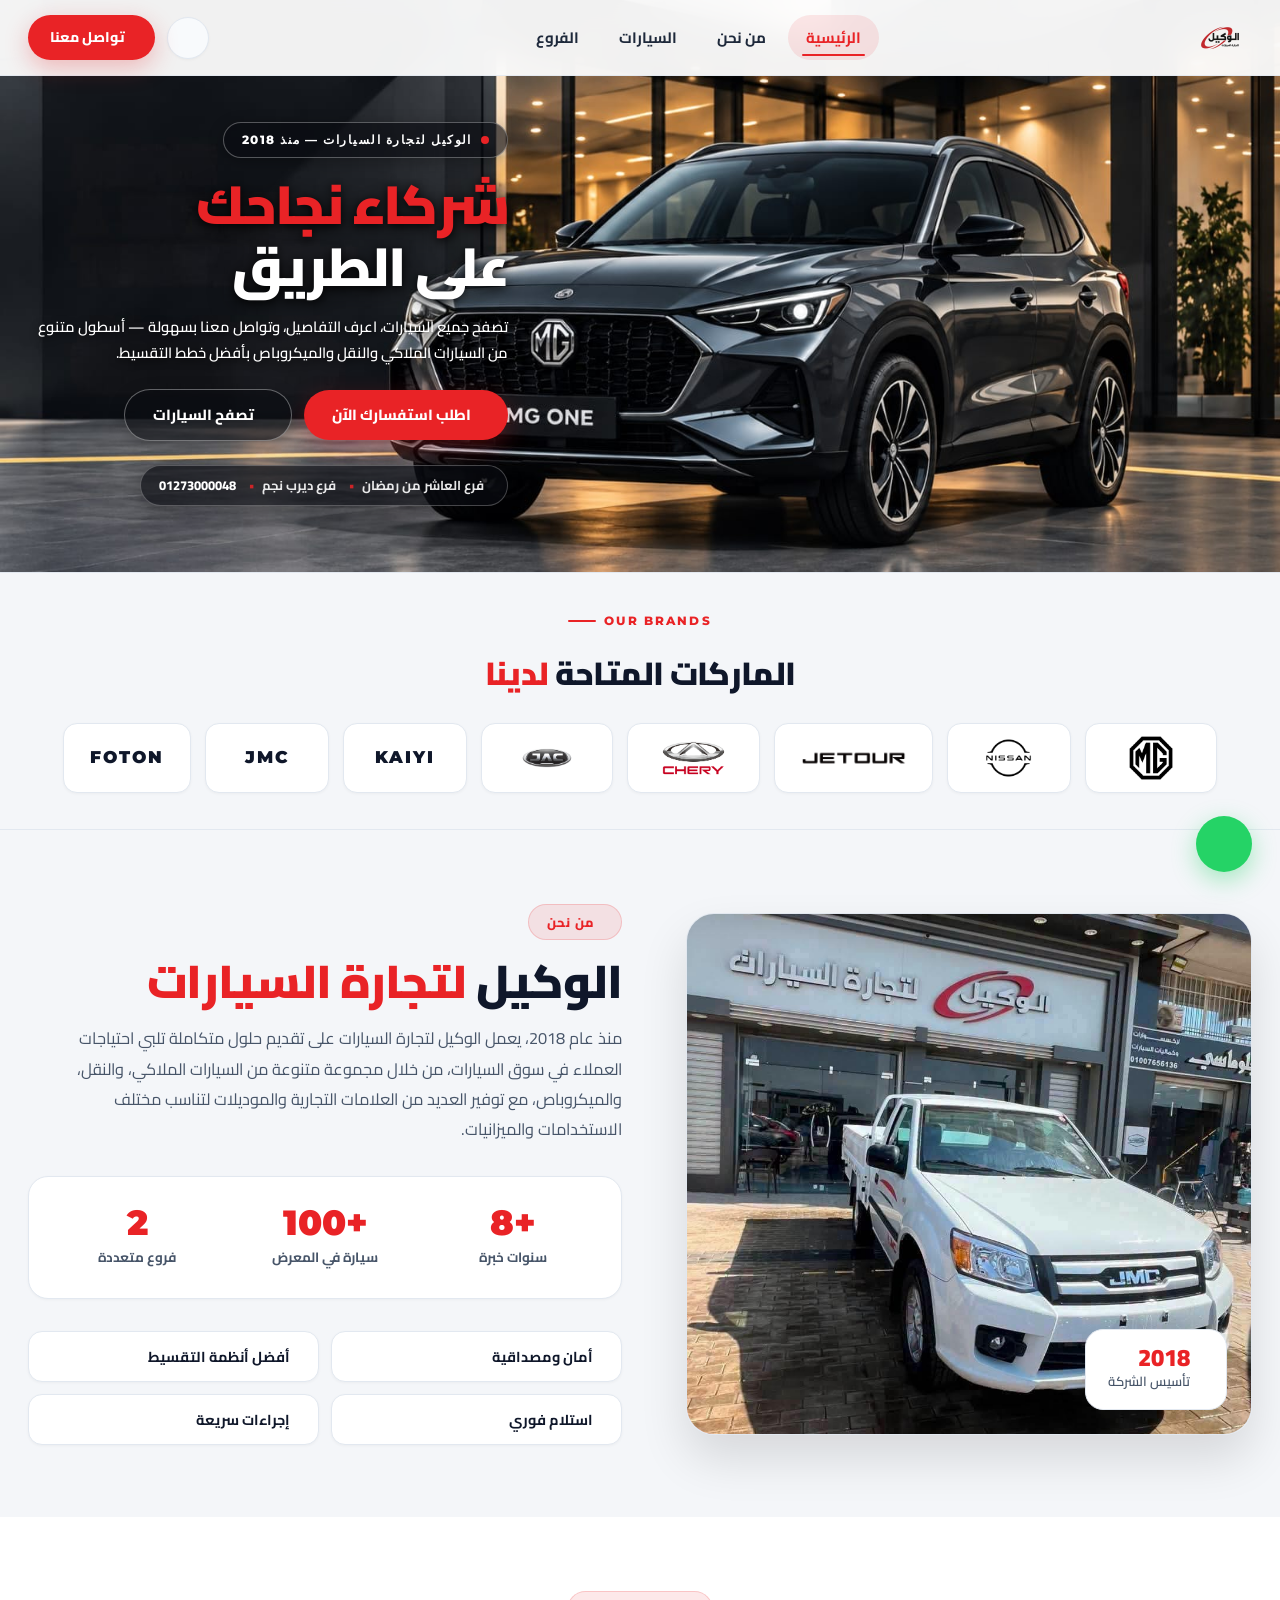
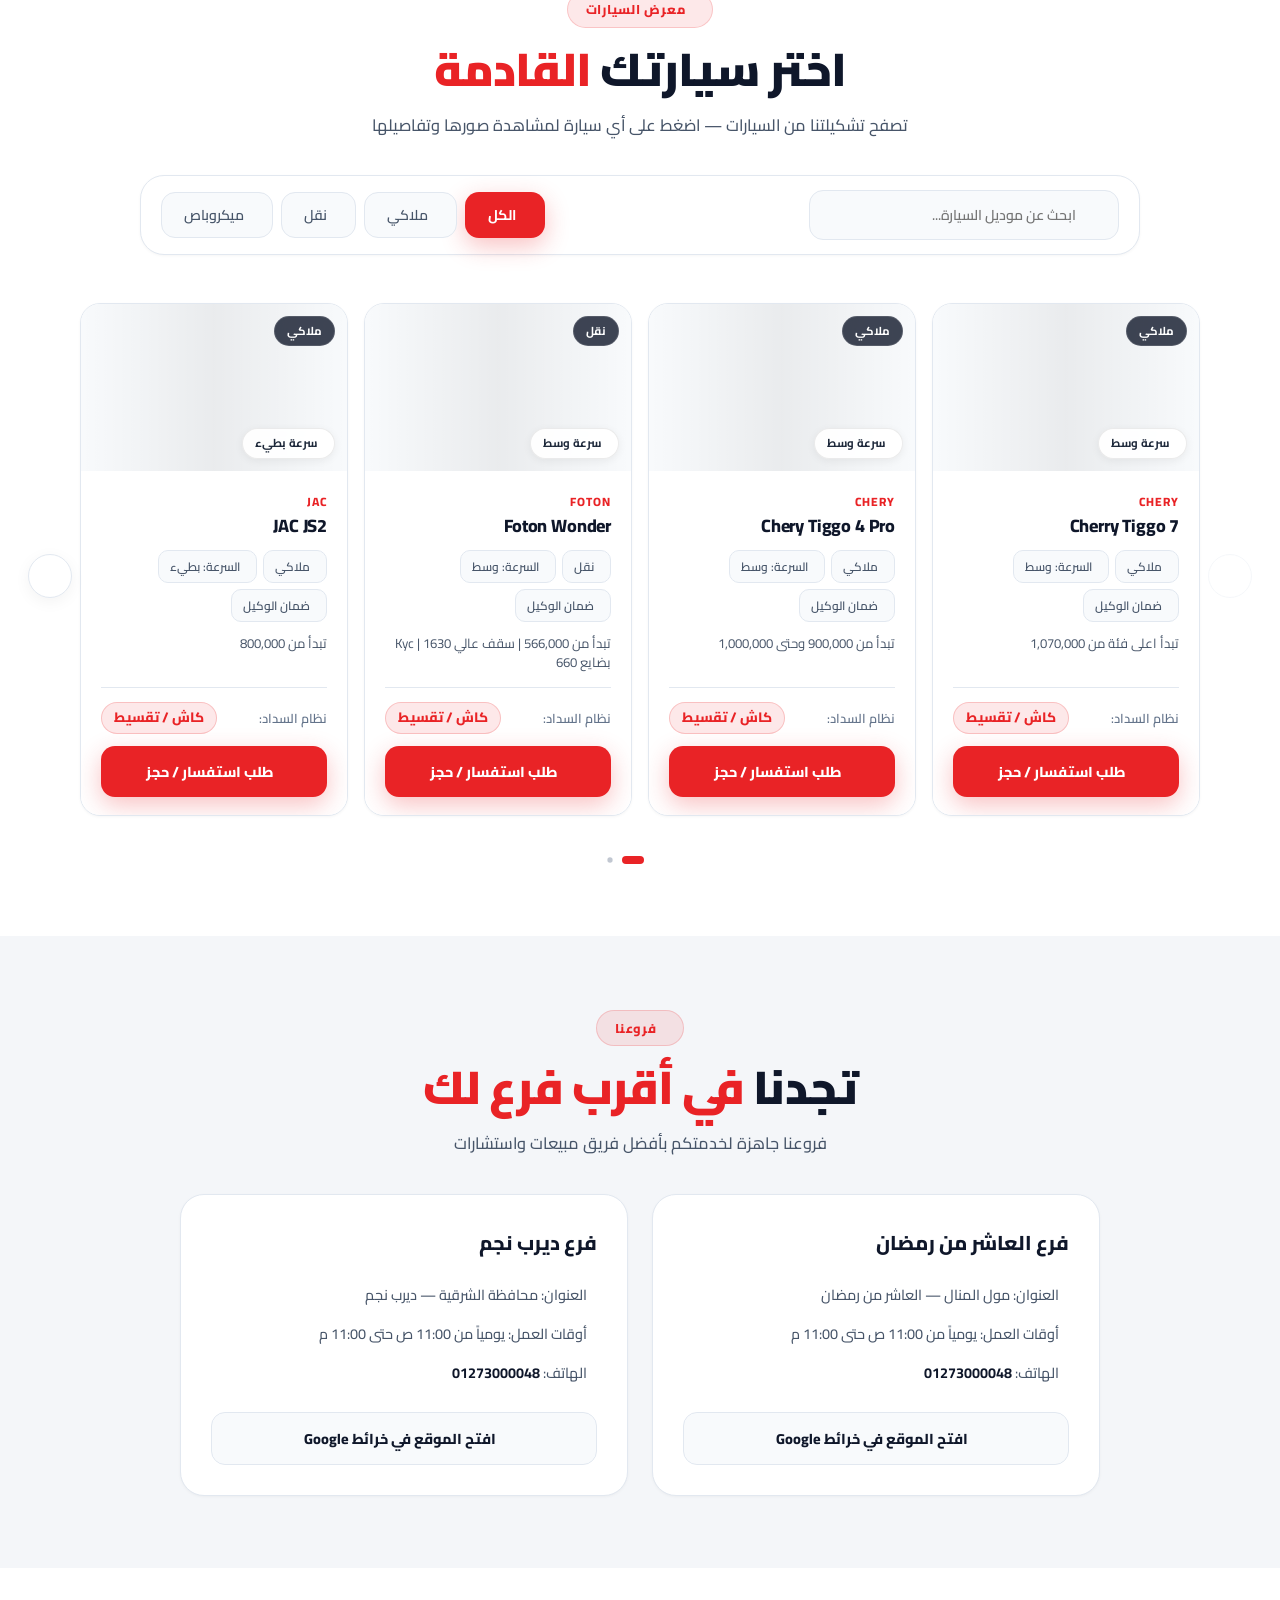
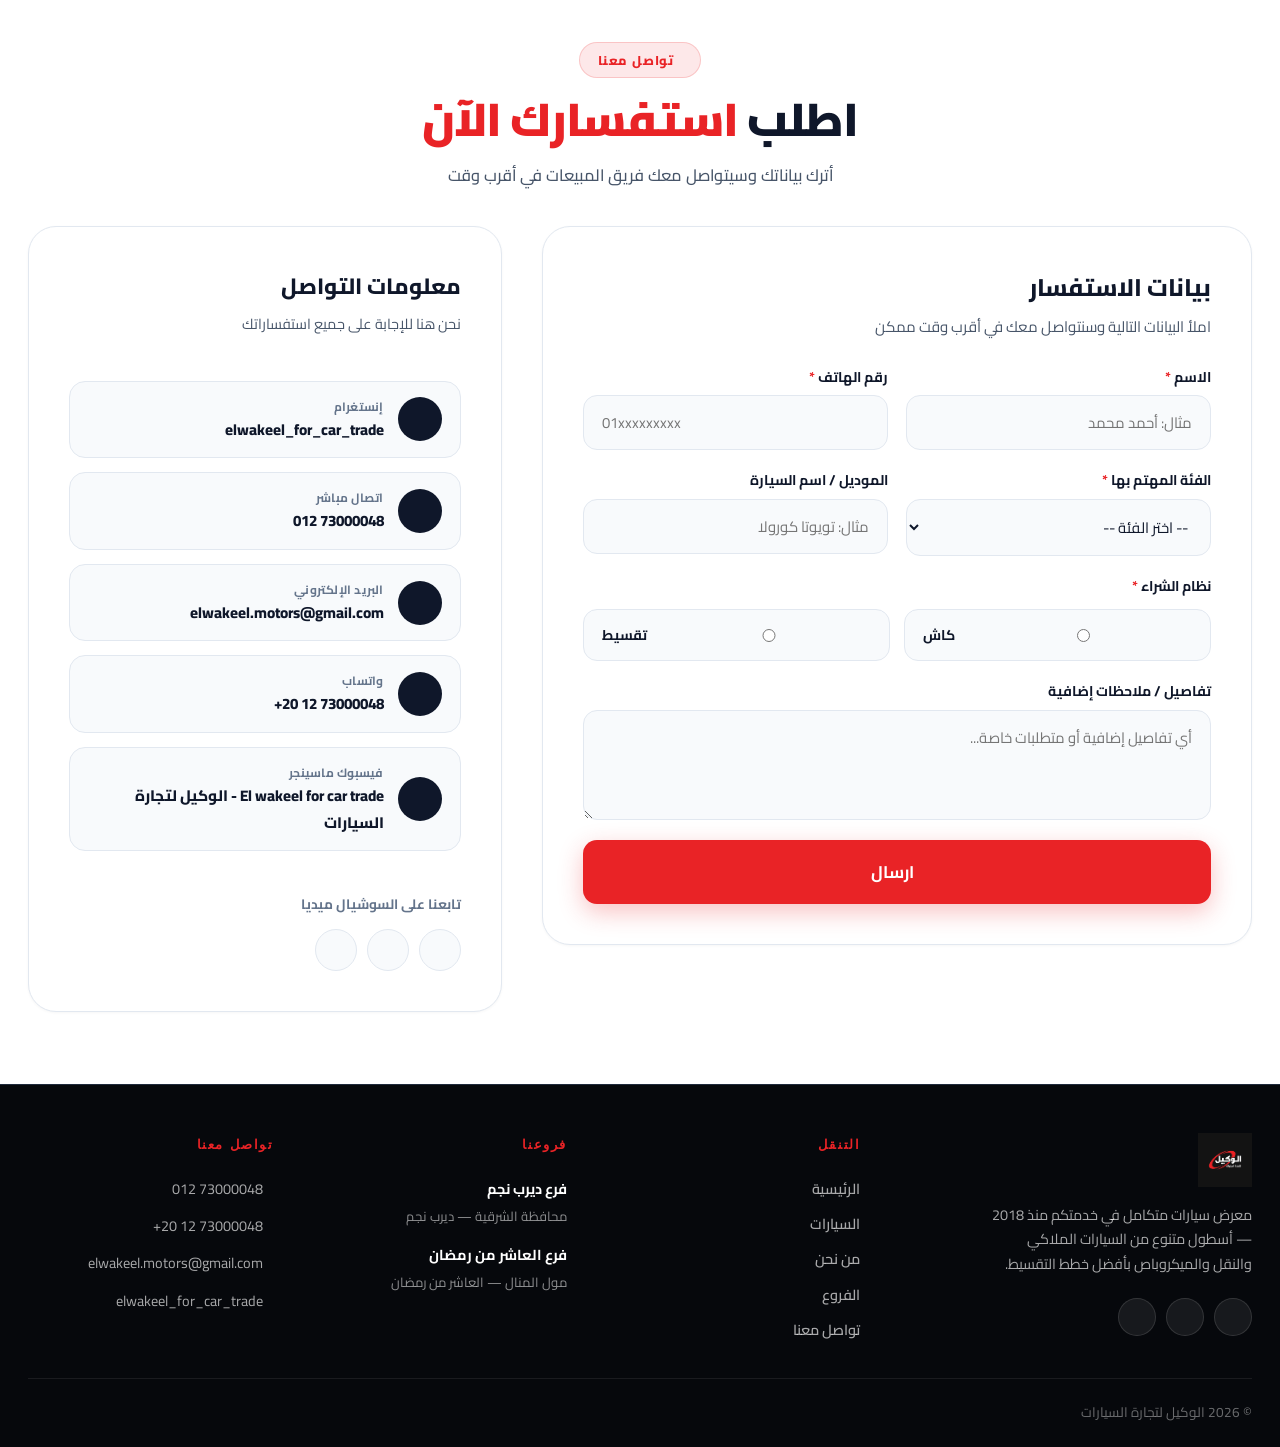
==== index.html @ 3008a6b2 "first commit" ====
<!DOCTYPE html>
<html lang="ar" dir="rtl">

<head>
  <meta charset="UTF-8" />
  <meta name="viewport" content="width=device-width, initial-scale=1.0" />

  <!-- SEO -->
  <title>الوكيل لتجارة السيارات </title>
  <meta name="description"
    content="الوكيل لتجارة السيارات — تصفح جميع السيارات، اعرف التفاصيل، وتواصل معنا بسهولة. أسطول متنوع من السيارات الملاكي والنقل والميكروباص بأفضل خطط التقسيط. JMC · Jetour · MG · Nissan" />
  <meta name="keywords"
    content="سيارات للبيع, ميكروباص, سيارات نقل, JMC, Jetour, MG, الوكيل, تقسيط سيارات, تجارة سيارات مصر" />
  <meta name="author" content="الوكيل لتجارة السيارات" />

  <!-- Open Graph -->
  <meta property="og:title" content="الوكيل لتجارة السيارات" />
  <meta property="og:description" content="تصفح جميع السيارات، اعرف التفاصيل، وتواصل معنا بسهولة" />
  <meta property="og:image" content="images/Hero-Section.jpg" />
  <meta property="og:type" content="website" />

  <!-- Favicon (logo) -->
  <link rel="icon" href="images/logo/logo.png" type="image/png" sizes="32x32 48x48 96x96 192x192" />
  <link rel="apple-touch-icon" href="images/logo/logo.png" />

  <!-- Google Fonts -->
  <link rel="preconnect" href="https://fonts.googleapis.com" />
  <link rel="preconnect" href="https://fonts.gstatic.com" crossorigin />
  <link
    href="https://fonts.googleapis.com/css2?family=Cairo:wght@300;400;500;600;700;800;900&family=Montserrat:wght@400;500;600;700;800;900&family=IBM+Plex+Sans+Arabic:wght@300;400;500;600;700&display=swap"
    rel="stylesheet" />

  <!-- Icons (Phosphor) -->
  <script src="https://unpkg.com/@phosphor-icons/web@2.1.1/src/index.js"></script>

  <!-- Swiper Slider CSS -->
  <link rel="stylesheet" href="https://cdn.jsdelivr.net/npm/swiper@11/swiper-bundle.min.css" />

  <!-- Stylesheet -->
  <link rel="stylesheet" href="style.css" />
</head>

<body>

  <!-- Progress Bar -->
  <div id="progress-bar"></div>

  <!-- ============================
     NAVBAR
     ============================ -->
  <nav id="navbar">
    <div class="container nav-inner">

      <!-- Logo -->
      <a href="#hero" class="nav-logo" aria-label="الوكيل لتجارة السيارات">
        <img src="images/logo/logo-without-background.png" alt="الوكيل لتجارة السيارات" class="logo-light" />
        <img src="images/logo/logo.png" alt="الوكيل لتجارة السيارات" class="logo-dark" />
      </a>

      <!-- Nav Links -->
      <ul class="nav-links" role="navigation" aria-label="القائمة الرئيسية">
        <li><a href="#hero" class="nav-link active" id="nav-home-link">الرئيسية</a>
        </li>
        <li><a href="#about" class="nav-link">من نحن</a></li>
        <li><a href="#fleet" class="nav-link">السيارات</a></li>
        <li><a href="#locations" class="nav-link">الفروع</a></li>
      </ul>

      <!-- Actions -->
      <div class="nav-actions">

        <!-- Theme Toggle (Light / Dark) -->
        <button class="theme-toggle-btn" id="theme-toggle-btn" aria-label="تبديل الوضع الليلي / النهاري"
          title="تغيير المظهر">
          <i class="ph-bold ph-moon-stars" id="theme-toggle-icon"></i>
        </button>

        <!-- Get in Touch CTA -->
        <a href="#contact" class="nav-wa btn" id="nav-wa-btn" aria-label="الانتقال لنموذج التواصل">
          <i class="ph-fill ph-phone-call"></i>
          <span class="wa-text">تواصل معنا</span>
        </a>

        <!-- Mobile Hamburger -->
        <button class="hamburger" id="hamburger" aria-label="فتح القائمة" aria-expanded="false">
          <span></span><span></span><span></span>
        </button>
      </div>

    </div>
  </nav>

  <!-- Mobile Menu -->
  <div class="mobile-menu" id="mobile-menu" role="navigation" aria-label="القائمة المتنقلة">
    <a href="#hero" onclick="closeMobile()">الرئيسية</a>
    <a href="#about" onclick="closeMobile()">من نحن</a>
    <a href="#fleet" onclick="closeMobile()">السيارات</a>
    <a href="#locations" onclick="closeMobile()">الفروع</a>
    <a href="#contact" onclick="closeMobile()">تواصل معنا</a>
  </div>

  <!-- ============================
     HERO SECTION (FULL-BLEED BACKGROUND LAYOUT)
     ============================ -->
  <section id="hero" aria-label="القسم الرئيسي">
    <div class="container hero-container-inner">

      <!-- Text Content -->
      <div class="hero-simple-content animate-on-scroll">
        <div class="hero-badge-tag">
          <span class="dot"></span>
          <span>الوكيل لتجارة السيارات — منذ 2018</span>
        </div>

        <h1 class="hero-main-title">
          <span class="highlight red-text">شركاء نجاحك</span>
          <span>على الطريق</span>
        </h1>

        <p class="hero-subtitle-text">
          تصفح جميع السيارات، اعرف التفاصيل، وتواصل معنا بسهولة — أسطول متنوع من السيارات الملاكي والنقل والميكروباص
          بأفضل خطط التقسيط.
        </p>

        <div class="hero-actions">
          <a href="#contact" class="btn btn-primary" id="hero-cta">
            <i class="ph-fill ph-phone-call"></i>
            <span>اطلب استفسارك الآن</span>
          </a>
          <a href="#fleet" class="btn btn-secondary" id="hero-fleet-btn">
            <i class="ph-bold ph-cars"></i>
            <span>تصفح السيارات</span>
          </a>
        </div>

        <div class="hero-simple-chips">
          <a href="https://maps.app.goo.gl/RjzJ2jumH9fHfyZ8A" target="_blank" rel="noopener" class="chip"><i
              class="ph-fill ph-map-pin" style="color:var(--primary);"></i> <span>فرع العاشر من رمضان</span></a>
          <span class="chip-sep">•</span>
          <a href="https://maps.app.goo.gl/S2XFbuw6GMrh5jzZ8" target="_blank" rel="noopener" class="chip"><i
              class="ph-fill ph-map-pin" style="color:var(--primary);"></i> <span>فرع ديرب نجم</span></a>
          <span class="chip-sep">•</span>
          <a href="tel:01273000048" class="chip chip-phone"><i class="ph-fill ph-phone-call"
              style="color:var(--primary);"></i> <span>01273000048</span></a>
        </div>

      </div>

    </div>
  </section>

  <!-- ============================
     BRANDS SECTION
     ============================ -->
  <section class="poster-brands-section" aria-label="الماركات المتاحة">
    <div class="container">

      <!-- Section Heading -->
      <div class="brands-section-header">
        <span class="section-eyebrow">OUR BRANDS</span>
        <h2 class="brands-section-title">الماركات المتاحة <span style="color:var(--primary)">لدينا</span></h2>
      </div>

      <div class="brands-grid">
        <div class="brand-box" title="MG">
          <img src="images/cars-logo/mg-logo-1952.png" alt="MG" class="brand-logo-img logo-light" />
          <img src="images/cars-logo/Mg_logo_DarkMode.png" alt="MG" class="brand-logo-img logo-dark" />
        </div>
        <div class="brand-box" title="NISSAN">
          <img src="images/cars-logo/nissan-logo-2020.png" alt="NISSAN" class="brand-logo-img logo-light" />
          <img src="images/cars-logo/nissan_logo_DarkMode.png" alt="NISSAN" class="brand-logo-img logo-dark" />
        </div>
        <div class="brand-box" title="JETOUR">
          <img src="images/cars-logo/Jetour_logo.svg.webp" alt="JETOUR" class="brand-logo-img logo-light" />
          <img src="images/cars-logo/Jetour_logo_DarkMode (1).jpg" alt="JETOUR" class="brand-logo-img logo-dark" />
        </div>
        <div class="brand-box" title="CHERY">
          <img src="images/cars-logo/chery-logo-2013.png" alt="CHERY" class="brand-logo-img" />
        </div>
        <div class="brand-box" title="JAC">
          <img src="images/cars-logo/jac-logo-2016.png" alt="JAC" class="brand-logo-img" />
        </div>
        <div class="brand-box" title="KAIYI">
          <span class="brand-name-text">KAIYI</span>
        </div>
        <div class="brand-box" title="JMC">
          <span class="brand-name-text">JMC</span>
        </div>
        <div class="brand-box" title="FOTON">
          <span class="brand-name-text">FOTON</span>
        </div>
      </div>
    </div>
  </section>

  <!-- ============================
     ABOUT SECTION
     ============================ -->
  <section id="about" class="section-pad" aria-labelledby="about-heading">
    <div class="container">
      <div class="about-grid">

        <!-- Image -->
        <div class="about-image-wrap animate-on-scroll">
          <img src="images/Cars-images/IMG_7079.JPG.jpeg" alt="معرض الوكيل لتجارة السيارات" loading="lazy" />
          <div class="about-badge-float">
            <div class="icon"><i class="ph-fill ph-trophy"></i></div>
            <div class="info">
              <div class="num">2018</div>
              <div class="text">تأسيس الشركة</div>
            </div>
          </div>
        </div>

        <!-- Content -->
        <div class="about-content animate-on-scroll">
          <div class="label">
            <i class="ph-fill ph-info"></i>
            <span>من نحن</span>
          </div>

          <h2 class="section-title" id="about-heading">
            <span>الوكيل</span>
            <span class="highlight"> لتجارة السيارات</span>
          </h2>

          <div class="about-paragraphs" id="about-text">
            <p>
              منذ عام 2018، يعمل الوكيل لتجارة السيارات على تقديم حلول متكاملة تلبي احتياجات العملاء في سوق السيارات، من
              خلال مجموعة متنوعة من السيارات الملاكي، والنقل، والميكروباص، مع توفير العديد من العلامات التجارية
              والموديلات لتناسب مختلف الاستخدامات والميزانيات.
            </p>
          </div>

          <!-- Statistics Row -->
          <div class="about-stats">
            <div class="about-stat">
              <div class="about-stat-num">+8</div>
              <div class="about-stat-label">سنوات خبرة</div>
            </div>
            <div class="about-stat">
              <div class="about-stat-num">+100</div>
              <div class="about-stat-label">سيارة في المعرض</div>
            </div>
            <div class="about-stat">
              <div class="about-stat-num">2</div>
              <div class="about-stat-label">فروع متعددة</div>
            </div>
          </div>

          <div class="about-features" aria-label="مميزات الوكيل">
            <div class="about-feature">
              <div class="icon"><i class="ph-fill ph-shield-check"></i></div>
              <span>أمان ومصداقية</span>
            </div>
            <div class="about-feature">
              <div class="icon"><i class="ph-fill ph-calculator"></i></div>
              <span>أفضل أنظمة التقسيط</span>
            </div>
            <div class="about-feature">
              <div class="icon"><i class="ph-fill ph-key"></i></div>
              <span>استلام فوري</span>
            </div>
            <div class="about-feature">
              <div class="icon"><i class="ph-fill ph-lightning"></i></div>
              <span>إجراءات سريعة</span>
            </div>
          </div>

        </div>
      </div>
    </div>
  </section>


  <!-- ============================
     FLEET / CARS SECTION
     ============================ -->
  <section id="fleet" class="section-pad" aria-labelledby="fleet-heading">
    <div class="container">
      <div class="section-header">
        <div class="label">
          <i class="ph-fill ph-cars"></i>
          <span>معرض السيارات</span>
        </div>
        <h2 class="section-title" id="fleet-heading">
          <span>اختر سيارتك</span>
          <span class="highlight"> القادمة</span>
        </h2>
        <p class="section-subtitle">
          تصفح تشكيلتنا من السيارات — اضغط على أي سيارة لمشاهدة صورها وتفاصيلها
        </p>
      </div>

      <!-- Single-line Streamlined Filter Bar (Search Input + Category Pills) -->
      <div class="fleet-filter-bar animate-on-scroll">
        <!-- Search Input with inline search icon -->
        <div class="fleet-search-box">
          <i class="ph-bold ph-magnifying-glass search-icon"></i>
          <input type="text" id="fleet-search-input" placeholder="ابحث عن موديل السيارة..."
            oninput="filterFleetCars()" />
        </div>

        <!-- Category Pills -->
        <div class="fleet-tabs" role="tablist" aria-label="فئات السيارات">
          <button class="fleet-tab active" id="tab-all" role="tab" aria-selected="true" onclick="switchTab('all')">
            <i class="ph-bold ph-squares-four"></i>
            <span>الكل</span>
          </button>
          <button class="fleet-tab" id="tab-malaki" role="tab" aria-selected="false" aria-controls="panel-malaki"
            onclick="switchTab('malaki')">
            <i class="ph-bold ph-car"></i>
            <span>ملاكي</span>
          </button>
          <button class="fleet-tab" id="tab-naql" role="tab" aria-selected="false" aria-controls="panel-naql"
            onclick="switchTab('naql')">
            <i class="ph-bold ph-truck"></i>
            <span>نقل</span>
          </button>
          <button class="fleet-tab" id="tab-micro" role="tab" aria-selected="false" aria-controls="panel-micro"
            onclick="switchTab('micro')">
            <i class="ph-bold ph-bus"></i>
            <span>ميكروباص</span>
          </button>
        </div>
      </div>

      <!-- Main Slider Wrapper with Left/Right Control Arrows -->
      <div class="fleet-slider-container">

        <!-- Panel: الكل (All 15 Cars Slider) -->
        <div id="panel-all" class="car-panel active" role="tabpanel" aria-labelledby="tab-all">
          <div class="fleet-slider-outer">
            <button class="fleet-slider-arrow fleet-prev-btn" aria-label="السابق">
              <i class="ph-bold ph-caret-right"></i>
            </button>

            <div class="swiper fleet-swiper fleet-swiper-all">
              <div class="swiper-wrapper">
                <!-- Dynamically loaded from Cars API -->
              </div>
              <div class="swiper-pagination fleet-swiper-pagination"></div>
            </div>

            <button class="fleet-slider-arrow fleet-next-btn" aria-label="التالي">
              <i class="ph-bold ph-caret-left"></i>
            </button>
          </div>
        </div>

        <!-- Panel: ملاكي -->
        <div id="panel-malaki" class="car-panel" role="tabpanel" aria-labelledby="tab-malaki">
          <div class="fleet-slider-outer">
            <button class="fleet-slider-arrow fleet-prev-btn" aria-label="السابق">
              <i class="ph-bold ph-caret-right"></i>
            </button>

            <div class="swiper fleet-swiper fleet-swiper-malaki">
              <div class="swiper-wrapper">
                <!-- Dynamically loaded from Cars API -->
              </div>
              <div class="swiper-pagination fleet-swiper-pagination"></div>
            </div>

            <button class="fleet-slider-arrow fleet-next-btn" aria-label="التالي">
              <i class="ph-bold ph-caret-left"></i>
            </button>
          </div>
        </div>

        <!-- Panel: نقل -->
        <div id="panel-naql" class="car-panel" role="tabpanel" aria-labelledby="tab-naql">
          <div class="fleet-slider-outer">
            <button class="fleet-slider-arrow fleet-prev-btn" aria-label="السابق">
              <i class="ph-bold ph-caret-right"></i>
            </button>

            <div class="swiper fleet-swiper fleet-swiper-naql">
              <div class="swiper-wrapper">
                <!-- Dynamically loaded from Cars API -->
              </div>
              <div class="swiper-pagination fleet-swiper-pagination"></div>
            </div>

            <button class="fleet-slider-arrow fleet-next-btn" aria-label="التالي">
              <i class="ph-bold ph-caret-left"></i>
            </button>
          </div>
        </div>

        <!-- Panel: ميكروباص -->
        <div id="panel-micro" class="car-panel" role="tabpanel" aria-labelledby="tab-micro">
          <div class="fleet-slider-outer">
            <button class="fleet-slider-arrow fleet-prev-btn" aria-label="السابق">
              <i class="ph-bold ph-caret-right"></i>
            </button>

            <div class="swiper fleet-swiper fleet-swiper-micro">
              <div class="swiper-wrapper">
                <!-- Dynamically loaded from Cars API -->
              </div>
              <div class="swiper-pagination fleet-swiper-pagination"></div>
            </div>

            <button class="fleet-slider-arrow fleet-next-btn" aria-label="التالي">
              <i class="ph-bold ph-caret-left"></i>
            </button>
          </div>
        </div>

      </div>

    </div>
  </section>














  <!-- ============================
     SHOWROOM BRANCHES & CONTACT CAPSULE BANNER (POSTER BOTTOM BAR)
     ============================ -->


  <!-- ============================
     LOCATIONS SECTION
     ============================ -->
  <section id="locations" class="section-pad" aria-labelledby="locations-heading">
    <div class="container">
      <div class="section-header">
        <div class="label">
          <i class="ph-fill ph-map-pin"></i>
          <span>فروعنا</span>
        </div>
        <h2 class="section-title" id="locations-heading">
          <span>تجدنا</span>
          <span class="highlight"> في أقرب فرع لك</span>
        </h2>
        <p class="section-subtitle">
          فروعنا جاهزة لخدمتكم بأفضل فريق مبيعات واستشارات
        </p>
      </div>

      <div class="locations-wrapper max-w-4xl">
        <!-- 2-Column Responsive Branches Grid -->
        <div class="branches-grid">

          <!-- Branch 1: 10th of Ramadan -->
          <div class="branch-card animate-on-scroll">
            <div class="branch-card-header">
              <h3 class="branch-name">فرع العاشر من رمضان
              </h3>
            </div>
            <div class="branch-details-list">
              <div class="branch-detail-row">
                <i class="ph-bold ph-map-pin icon-mono"></i>
                <span>العنوان: مول المنال — العاشر من رمضان</span>
              </div>
              <div class="branch-detail-row">
                <i class="ph-bold ph-clock icon-mono"></i>
                <span>أوقات العمل: يومياً من 11:00 ص حتى 11:00 م</span>
              </div>
              <div class="branch-detail-row">
                <i class="ph-bold ph-phone icon-mono"></i>
                <span>
                  <span>الهاتف: </span>
                  <a href="tel:01273000048" class="branch-tel-link" dir="ltr">01273000048</a>
                </span>
              </div>
            </div>
            <a href="https://maps.app.goo.gl/RjzJ2jumH9fHfyZ8A" target="_blank" rel="noopener noreferrer"
              class="btn-branch-gmaps">
              <i class="ph-bold ph-arrow-square-out"></i>
              <span>افتح الموقع في خرائط Google</span>
            </a>
          </div>

          <!-- Branch 2: Deyrb Negm -->
          <div class="branch-card animate-on-scroll">
            <div class="branch-card-header">
              <h3 class="branch-name">فرع ديرب نجم</h3>

            </div>
            <div class="branch-details-list">
              <div class="branch-detail-row">
                <i class="ph-bold ph-map-pin icon-mono"></i>
                <span>العنوان: محافظة الشرقية — ديرب نجم</span>
              </div>
              <div class="branch-detail-row">
                <i class="ph-bold ph-clock icon-mono"></i>
                <span>أوقات العمل: يومياً من 11:00 ص حتى 11:00 م</span>
              </div>
              <div class="branch-detail-row">
                <i class="ph-bold ph-phone icon-mono"></i>
                <span>
                  <span>الهاتف: </span>
                  <a href="tel:01273000048" class="branch-tel-link" dir="ltr">01273000048</a>
                </span>
              </div>
            </div>
            <a href="https://maps.app.goo.gl/S2XFbuw6GMrh5jzZ8" target="_blank" rel="noopener noreferrer"
              class="btn-branch-gmaps">
              <i class="ph-bold ph-arrow-square-out"></i>
              <span>افتح الموقع في خرائط Google</span>
            </a>
          </div>

        </div>
      </div>
    </div>
  </section>

  <!-- ============================
     CONTACT / LEAD FORM SECTION
     ============================ -->
  <section id="contact" class="section-pad" aria-labelledby="contact-heading">
    <div class="container">
      <div class="section-header">
        <div class="label">
          <i class="ph-fill ph-phone-call"></i>
          <span>تواصل معنا</span>
        </div>
        <h2 class="section-title" id="contact-heading">
          <span>اطلب</span>
          <span class="highlight"> استفسارك الآن</span>
        </h2>
        <p class="section-subtitle">
          أترك بياناتك وسيتواصل معك فريق المبيعات في أقرب وقت
        </p>
      </div>

      <div class="contact-grid">

        <!-- Lead Form -->
        <div class="lead-form-wrap animate-on-scroll">
          <h3 class="form-title">بيانات الاستفسار</h3>
          <p class="form-subtitle">
            املأ البيانات التالية وسنتواصل معك في أقرب وقت ممكن
          </p>

          <form id="lead-form" novalidate>
            <div class="form-grid">

              <!-- Name -->
              <div class="form-group">
                <label for="f-name">
                  <span>الاسم</span>
                  <span class="req">*</span>
                </label>
                <input type="text" id="f-name" name="name" required placeholder="مثال: أحمد محمد" />
              </div>

              <!-- Phone -->
              <div class="form-group">
                <label for="f-phone">
                  <span>رقم الهاتف</span>
                  <span class="req">*</span>
                </label>
                <input type="tel" id="f-phone" name="phone" required placeholder="01xxxxxxxxx" dir="ltr" />
              </div>

              <!-- Category -->
              <div class="form-group">
                <label for="f-category">
                  <span>الفئة المهتم بها</span>
                  <span class="req">*</span>
                </label>
                <select id="f-category" name="category" required>
                  <option value="">-- اختر الفئة --</option>
                  <option value="ملاكي">سيارة ملاكي</option>
                  <option value="نقل">سيارة نقل</option>
                  <option value="ميكروباص">ميكروباص</option>
                  <option value="غير محدد">لم أحدد بعد</option>
                </select>
              </div>

              <!-- Model -->
              <div class="form-group">
                <label for="f-model">
                  <span>الموديل / اسم السيارة</span>
                </label>
                <input type="text" id="f-model" name="model" placeholder="مثال: تويوتا كورولا" />
              </div>

              <!-- Payment Type (Cash / Installment) -->
              <div class="form-group full">
                <label>
                  <span>نظام الشراء</span>
                  <span class="req">*</span>
                </label>
                <div class="payment-options">
                  <label class="payment-option" id="opt-cash">
                    <input type="radio" name="payment" value="كاش" required />
                    <i class="ph-fill ph-money"></i>
                    <span>كاش</span>
                  </label>
                  <label class="payment-option" id="opt-install">
                    <input type="radio" name="payment" value="تقسيط" />
                    <i class="ph-fill ph-calendar-dots"></i>
                    <span>تقسيط</span>
                  </label>
                </div>
              </div>

              <!-- Details / Notes -->
              <div class="form-group full">
                <label for="f-details">
                  <span>تفاصيل / ملاحظات إضافية</span>
                </label>
                <textarea id="f-details" name="details" placeholder="أي تفاصيل إضافية أو متطلبات خاصة..."></textarea>
              </div>

            </div>

            <!-- Submit -->
            <button type="submit" class="btn btn-primary form-submit" id="form-submit-btn">
              <i class="ph-fill ph-paper-plane-tilt"></i>
              <span>ارسال</span>
            </button>
          </form>

          <!-- Success -->
          <div class="form-success" id="form-success" aria-live="polite">
            <div class="success-icon"><i class="ph-fill ph-check-circle" style="font-size:2.5rem; color:#10b981;"></i>
            </div>
            <h3>تم الإرسال بنجاح!</h3>
            <p>
              سيتواصل معك فريق المبيعات قريباً. شكراً لثقتك في الوكيل!
            </p>
          </div>

        </div>

        <!-- Contact Info -->
        <div class="contact-info-wrap animate-on-scroll">
          <div>
            <h3 class="contact-info-title">معلومات التواصل</h3>
            <p style="color:var(--text-secondary); font-size:0.9rem; margin-bottom:24px;">
              نحن هنا للإجابة على جميع استفساراتك
            </p>
          </div>

          <div class="contact-items">

            <!-- Instagram -->
            <a href="https://instagram.com/elwakeel_for_car_trade" target="_blank" rel="noopener" class="contact-item"
              id="contact-insta">
              <div class="contact-item-icon brand"><i class="ph-fill ph-instagram-logo"></i></div>
              <div class="contact-item-info">
                <div class="label">إنستغرام</div>
                <div class="value" dir="ltr">elwakeel_for_car_trade</div>
              </div>
            </a>

            <!-- Phone -->
            <a href="tel:01273000048" class="contact-item" id="contact-phone1">
              <div class="contact-item-icon brand"><i class="ph-fill ph-phone-call"></i></div>
              <div class="contact-item-info">
                <div class="label">اتصال مباشر</div>
                <div class="value" dir="ltr">012 73000048</div>
              </div>
            </a>

            <!-- Email -->
            <a href="https://mail.google.com/mail/?view=cm&fs=1&to=elwakeel.motors@gmail.com" target="_blank"
              rel="noopener" class="contact-item" id="contact-email" title="أرسل بريد إلكتروني">
              <div class="contact-item-icon brand"><i class="ph-fill ph-envelope-simple"></i></div>
              <div class="contact-item-info">
                <div class="label">البريد الإلكتروني</div>
                <div class="value" dir="ltr">elwakeel.motors@gmail.com</div>
              </div>
            </a>

            <!-- WhatsApp -->
            <a href="https://wa.me/201273000048" target="_blank" rel="noopener" class="contact-item" id="contact-wa">
              <div class="contact-item-icon brand"><i class="ph-fill ph-whatsapp-logo"></i></div>
              <div class="contact-item-info">
                <div class="label">واتساب</div>
                <div class="value" dir="ltr">+20 12 73000048</div>
              </div>
            </a>

            <!-- Messenger -->
            <a href="https://m.me/ElwakeelForCarTrade" target="_blank" rel="noopener" class="contact-item"
              id="contact-messenger">
              <div class="contact-item-icon brand"><i class="ph-fill ph-messenger-logo"></i></div>
              <div class="contact-item-info">
                <div class="label">فيسبوك ماسينجر</div>
                <div class="value">El wakeel for car trade - الوكيل لتجارة السيارات</div>
              </div>
            </a>

          </div>

          <!-- Social Quick Links -->
          <div style="margin-top:20px;">
            <p class="social-links-title" style="font-size:0.85rem; font-weight:700; color:var(--text-muted);">
              تابعنا على السوشيال ميديا
            </p>
            <div class="social-links">
              <a href="https://www.instagram.com/elwakeel_for_car_trade" target="_blank" rel="noopener"
                class="social-link" aria-label="Instagram">
                <i class="ph-fill ph-instagram-logo"></i>
              </a>
              <a href="https://m.me/ElwakeelForCarTrade" target="_blank" rel="noopener" class="social-link"
                aria-label="Messenger">
                <i class="ph-fill ph-messenger-logo"></i>
              </a>
              <a href="https://wa.me/201273000048" target="_blank" rel="noopener" class="social-link"
                aria-label="WhatsApp">
                <i class="ph-fill ph-whatsapp-logo"></i>
              </a>
            </div>
          </div>

        </div>
      </div>
    </div>
  </section>

  <!-- Final CTA section hidden — hero now uses this design -->
  <section id="cta-final" style="display:none;" aria-hidden="true">
    <div class="container">
      <div class="cta-final-inner">

        <!-- Content -->
        <div class="cta-final-content animate-on-scroll">
          <div class="cta-final-eyebrow">AL WAKEEL CARS</div>
          <h2 class="cta-final-title">
            جاهز لسيارتك <span>القادمة؟</span>
          </h2>
          <p class="cta-final-text">
            اكتشف السيارة المناسبة لك من أسطولنا المتنوع وتواصل معنا اليوم —
            فريق المبيعات جاهز للإجابة على جميع استفساراتك.
          </p>
          <div class="cta-final-actions">
            <a href="#contact" class="btn btn-primary" id="cta-final-contact-btn">
              <i class="ph-fill ph-phone-call"></i>
              <span>تواصل معنا</span>
            </a>
            <a href="#fleet" class="btn btn-secondary" id="cta-final-fleet-btn"
              style="background:rgba(255,255,255,0.08); color:#fff; border-color:rgba(255,255,255,0.2);">
              <i class="ph-bold ph-cars"></i>
              <span>تصفح السيارات</span>
            </a>
          </div>
        </div>

        <!-- Image -->
        <div class="cta-final-image animate-on-scroll">
          <img src="images/Background.png" alt="الوكيل لتجارة السيارات" loading="lazy" />
        </div>

      </div>
    </div>
  </section>


  <!-- ============================
     FOOTER
     ============================ -->
  <footer role="contentinfo">
    <div class="container">

      <!-- Multi-Column Footer Grid -->
      <div class="footer-grid">

        <!-- Brand Column -->
        <div class="footer-brand">
          <div class="footer-logo-wrap">
            <a href="#hero" aria-label="الوكيل لتجارة السيارات">
              <img src="images/logo/logo.png" alt="الوكيل لتجارة السيارات" />
            </a>
          </div>
          <p class="footer-tagline">
            معرض سيارات متكامل في خدمتكم منذ 2018 — أسطول متنوع من السيارات الملاكي والنقل والميكروباص بأفضل خطط
            التقسيط.
          </p>
          <div class="footer-social">
            <a href="https://www.instagram.com/elwakeel_for_car_trade" target="_blank" rel="noopener"
              class="footer-social-link" aria-label="Instagram">
              <i class="ph-fill ph-instagram-logo"></i>
            </a>
            <a href="https://m.me/ElwakeelForCarTrade" target="_blank" rel="noopener" class="footer-social-link"
              aria-label="Messenger">
              <i class="ph-fill ph-messenger-logo"></i>
            </a>
            <a href="https://wa.me/201273000048" target="_blank" rel="noopener" class="footer-social-link"
              aria-label="WhatsApp">
              <i class="ph-fill ph-whatsapp-logo"></i>
            </a>
          </div>
        </div>

        <!-- Navigation Column -->
        <div class="footer-col">
          <div class="footer-col-title">التنقل</div>
          <div class="footer-col-links">
            <a href="#hero">الرئيسية</a>
            <a href="#fleet">السيارات</a>
            <a href="#about">من نحن</a>
            <a href="#locations">الفروع</a>
            <a href="#contact">تواصل معنا</a>
          </div>
        </div>

        <!-- Branches Column -->
        <div class="footer-col">
          <div class="footer-col-title">فروعنا</div>
          <div class="footer-branch-item">
            <strong>فرع ديرب نجم</strong>
            <span>محافظة الشرقية — ديرب نجم</span>
          </div>
          <div class="footer-branch-item">
            <strong>فرع العاشر من رمضان</strong>
            <span>مول المنال — العاشر من رمضان</span>
          </div>
        </div>

        <!-- Contact Column -->
        <div class="footer-col">
          <div class="footer-col-title">تواصل معنا</div>
          <a href="tel:01273000048" class="footer-contact-item">
            <i class="ph-fill ph-phone-call"></i>
            <span dir="ltr">012 73000048</span>
          </a>
          <a href="https://wa.me/201273000048" target="_blank" rel="noopener" class="footer-contact-item">
            <i class="ph-fill ph-whatsapp-logo"></i>
            <span dir="ltr">+20 12 73000048</span>
          </a>
          <a href="https://mail.google.com/mail/?view=cm&fs=1&to=elwakeel.motors@gmail.com" target="_blank"
            rel="noopener" class="footer-contact-item">
            <i class="ph-fill ph-envelope-simple"></i>
            <span>elwakeel.motors@gmail.com</span>
          </a>
          <a href="https://instagram.com/elwakeel_for_car_trade" target="_blank" rel="noopener"
            class="footer-contact-item">
            <i class="ph-fill ph-instagram-logo"></i>
            <span>elwakeel_for_car_trade</span>
          </a>
        </div>

      </div>

      <!-- Footer Bottom -->
      <div class="footer-bottom">
        <p class="footer-copy">
          &copy; <span id="year"></span>
          الوكيل لتجارة السيارات
        </p>
      </div>

    </div>
  </footer>

  <!-- Floating WhatsApp Button -->
  <a href="https://wa.me/201273000048" target="_blank" rel="noopener" class="wa-float" id="wa-float-btn"
    aria-label="تواصل عبر واتساب">
    <i class="ph-fill ph-whatsapp-logo"></i>
  </a>

  <!-- ============================
     CAR MODAL
     ============================ -->
  <div id="car-modal" class="car-modal" aria-hidden="true" role="dialog" aria-labelledby="car-modal-title">
    <div class="car-modal-overlay" data-close-modal></div>
    <div class="car-modal-content">
      <button class="car-modal-close" data-close-modal aria-label="إغلاق">&times;</button>
      <div class="car-modal-body">
        <div class="car-modal-gallery">
          <img id="car-modal-main-image" src="" alt="Car Image" />
          <button id="car-modal-prev" class="car-modal-nav prev" aria-label="الصورة السابقة">&lt;</button>
          <button id="car-modal-next" class="car-modal-nav next" aria-label="الصورة التالية">&gt;</button>
          <div id="car-modal-thumbs" class="car-modal-thumbs"></div>
        </div>
        <div class="car-modal-details">
          <div class="car-modal-header">
            <span id="car-modal-brand" class="brand-badge"></span>
            <h3 id="car-modal-title"></h3>
          </div>
          <div id="car-modal-pills" class="car-modal-pills"></div>
          <p id="car-modal-description"></p>
          <div id="car-modal-specs" class="car-modal-specs"></div>
          <button id="car-modal-whatsapp" class="btn btn-whatsapp" style="margin-top:auto;">
            <i class="ph-fill ph-whatsapp-logo"></i>
            <span>استفسر الآن عبر واتساب</span>
          </button>
        </div>
      </div>
    </div>
  </div>

  <!-- Swiper JS -->
  <script src="https://cdn.jsdelivr.net/npm/swiper@11/swiper-bundle.min.js"></script>
  <!-- Main Script -->
  <script src="script.js"></script>
</body>

</html>
---- style.css ----
/* ====================================================
   الوكيل لتجارة السيارات — Premium Automotive Website
   Light (Primary/Default) & Dark Mode Dual System
   DriveNest Inspired Aesthetic Redesign
   ==================================================== */

@import url('https://fonts.googleapis.com/css2?family=Cairo:wght@300;400;500;600;700;800;900&family=Montserrat:wght@400;500;600;700;800;900&display=swap');

/* ============================
   DESIGN TOKENS — LIGHT MODE (DEFAULT)
   ============================ */
:root {
  /* Brand Colors */
  --primary:       #e92326;
  --primary-dark:  #c81e21;
  --primary-light: #ff4d50;
  --primary-glow:  rgba(233, 35, 38, 0.10);
  --primary-glow2: rgba(233, 35, 38, 0.20);

  /* Neutrals — Light Mode Palette (DriveNest Inspired) */
  --black:         #06080c;
  --dark:          #0f172a;
  --dark-mid:      #1e293b;
  --gray-800:      #1e293b;
  --gray-600:      #475569;
  --gray-400:      #94a3b8;
  --gray-200:      #e2e8f0;
  --gray-100:      #f1f5f9;
  --gray-50:       #f8fafc;
  --white:         #ffffff;

  /* Semantic Theme Variables — Light Mode (Default) */
  --bg-main:          #ffffff;
  --bg-card:          #ffffff;
  --bg-alt:           #f4f6f9;
  --bg-surface:       #f8fafc;
  --text-primary:     #0f172a;
  --text-secondary:   #475569;
  --text-muted:       #64748b;
  --border:           #e2e8f0;
  --border-strong:    #cbd5e1;

  /* Navbar Specifics */
  --nav-bg:           rgba(255, 255, 255, 0.94);
  --nav-border:       rgba(226, 232, 240, 0.8);
  --nav-text:         #1e293b;
  --mobile-menu-bg:   #ffffff;

  /* Shadows for Light Mode */
  --shadow-xs:      0 1px 3px rgba(0,0,0,0.04);
  --shadow-sm:      0 4px 16px rgba(0,0,0,0.05);
  --shadow-md:      0 12px 30px rgba(0,0,0,0.08);
  --shadow-lg:      0 24px 48px rgba(0,0,0,0.12);
  --shadow-red:     0 8px 24px rgba(233,35,38,0.28);
  --shadow-red-lg:  0 16px 40px rgba(233,35,38,0.38);

  /* Radii */
  --r-sm:   8px;
  --r-md:   14px;
  --r-lg:   20px;
  --r-xl:   28px;
  --r-2xl:  36px;
  --r-pill: 9999px;

  /* Transitions */
  --ease:      cubic-bezier(0.16, 1, 0.3, 1);
  --tx:        all 0.28s var(--ease);
  --tx-slow:   all 0.55s var(--ease);

  /* Typography */
  --font-ar:   'Cairo', sans-serif;
  --font-lat:  'Montserrat', sans-serif;

  /* Layout */
  --navbar-h:    76px;
  --section-pad: 72px;
  --container:   1320px;
}

/* ============================
   DARK MODE OVERRIDES (body.dark-mode)
   ============================ */
body.dark-mode {
  --gray-800:      #cbd5e1;
  --gray-600:      #94a3b8;
  --gray-400:      #64748b;
  --gray-200:      #1e293b;
  --gray-100:      #161c28;
  --gray-50:       #0b0e14;

  /* Semantic Theme Variables — Dark Mode */
  --bg-main:          #0b0e14;
  --bg-card:          #161c28;
  --bg-alt:           #0d1117;
  --bg-surface:       #0f172a;
  --text-primary:     #f8fafc;
  --text-secondary:   #cbd5e1;
  --text-muted:       #94a3b8;
  --border:           #232d3f;
  --border-strong:    #334155;

  /* Navbar Specifics */
  --nav-bg:           rgba(11, 14, 20, 0.94);
  --nav-border:       rgba(255, 255, 255, 0.08);
  --nav-text:         #e2e8f0;
  --mobile-menu-bg:   #131924;

  /* Shadows for Dark Mode */
  --shadow-xs:      0 1px 4px rgba(0,0,0,0.3);
  --shadow-sm:      0 4px 14px rgba(0,0,0,0.35);
  --shadow-md:      0 12px 32px rgba(0,0,0,0.45);
  --shadow-lg:      0 24px 56px rgba(0,0,0,0.58);
}

/* ============================
   RESET & BASE
   ============================ */
*, *::before, *::after {
  margin: 0;
  padding: 0;
  box-sizing: border-box;
}

html {
  scroll-behavior: smooth;
  font-size: 16px;
  scroll-padding-top: var(--navbar-h);
  background: var(--bg-main);
  color: var(--text-primary);
  transition: background-color 0.3s var(--ease), color 0.3s var(--ease);
}

body {
  background: var(--bg-main);
  color: var(--text-primary);
  font-family: var(--font-ar);
  direction: rtl;
  line-height: 1.75;
  overflow-x: hidden;
  -webkit-font-smoothing: antialiased;
  transition: background-color 0.3s var(--ease), color 0.3s var(--ease);
}


a { text-decoration: none; color: inherit; transition: var(--tx); }
ul { list-style: none; }
img { max-width: 100%; display: block; }
button { cursor: pointer; border: none; background: none; font-family: inherit; }

/* ============================
   SCROLLBAR
   ============================ */
::-webkit-scrollbar { width: 6px; }
::-webkit-scrollbar-track { background: var(--bg-surface); }
::-webkit-scrollbar-thumb { background: var(--primary); border-radius: 3px; }

/* ============================
   PROGRESS BAR
   ============================ */
#progress-bar {
  position: fixed;
  top: 0; right: 0; left: 0;
  height: 3px;
  background: var(--primary);
  z-index: 1200;
  width: 0%;
  transition: width 0.08s ease-out;
  transform-origin: right;
}

/* ============================
   CONTAINER & LAYOUT
   ============================ */
.container {
  max-width: var(--container);
  margin: 0 auto;
  padding: 0 28px;
}

.section-pad {
  padding: var(--section-pad) 0;
}

/* ============================
   TYPOGRAPHY UTILITIES
   ============================ */
.section-eyebrow {
  display: inline-flex;
  align-items: center;
  gap: 8px;
  font-family: var(--font-lat);
  font-size: 0.75rem;
  font-weight: 800;
  letter-spacing: 0.18em;
  text-transform: uppercase;
  color: var(--primary);
  margin-bottom: 14px;
}

.section-eyebrow::before {
  content: '';
  display: block;
  width: 28px;
  height: 2px;
  background: var(--primary);
  border-radius: 2px;
}

.section-title {
  font-size: clamp(2rem, 3.6vw, 2.9rem);
  font-weight: 900;
  line-height: 1.2;
  color: var(--text-primary);
  margin-bottom: 14px;
  letter-spacing: -0.02em;
}

.section-title .highlight {
  color: var(--primary);
}

.section-subtitle {
  color: var(--text-secondary);
  font-size: 1.02rem;
  font-weight: 500;
  max-width: 620px;
  line-height: 1.75;
  margin-bottom: 28px;
}

.section-header {
  text-align: center;
  margin-bottom: 36px;
}

.section-header .section-subtitle {
  margin-inline: auto;
}

/* Legacy label class */
.section-header .label,
.about-content .label,
.label {
  display: inline-flex;
  align-items: center;
  gap: 8px;
  background: var(--primary-glow);
  border: 1px solid rgba(233,35,38,0.18);
  color: var(--primary);
  padding: 6px 18px;
  border-radius: var(--r-pill);
  font-size: 0.8rem;
  font-weight: 800;
  letter-spacing: 0.06em;
  margin-bottom: 14px;
  text-transform: uppercase;
}

/* ============================
   BUTTONS
   ============================ */
.btn {
  display: inline-flex;
  align-items: center;
  justify-content: center;
  gap: 9px;
  padding: 13px 28px;
  border-radius: var(--r-pill);
  font-size: 0.93rem;
  font-weight: 700;
  font-family: inherit;
  transition: var(--tx);
  cursor: pointer;
  border: none;
  white-space: nowrap;
}

.btn-primary {
  background: var(--primary);
  color: #ffffff;
  box-shadow: var(--shadow-red);
}
.btn-primary:hover {
  background: var(--primary-dark);
  transform: translateY(-2px);
  box-shadow: var(--shadow-red-lg);
}

.btn-secondary {
  background: var(--bg-card);
  color: var(--text-primary);
  border: 1.5px solid var(--border-strong);
  box-shadow: var(--shadow-sm);
}
.btn-secondary:hover {
  border-color: var(--primary);
  color: var(--primary);
  transform: translateY(-2px);
  box-shadow: var(--shadow-md);
}

.btn-dark {
  background: var(--dark);
  color: #ffffff;
  box-shadow: var(--shadow-md);
}
.btn-dark:hover {
  background: var(--black);
  transform: translateY(-2px);
}

.btn-whatsapp {
  background: #25D366;
  color: #ffffff;
  box-shadow: 0 8px 20px rgba(37,211,102,0.28);
}
.btn-whatsapp:hover {
  background: #1da851;
  transform: translateY(-2px);
  box-shadow: 0 12px 28px rgba(37,211,102,0.36);
}

/* ============================
   ANIMATIONS
   ============================ */
@keyframes fadeInUp {
  from { opacity: 0; transform: translateY(28px); }
  to   { opacity: 1; transform: translateY(0); }
}

@keyframes fadeInRight {
  from { opacity: 0; transform: translateX(-24px); }
  to   { opacity: 1; transform: translateX(0); }
}

@keyframes heroSlideIn {
  from { opacity: 0; transform: translateY(20px); }
  to   { opacity: 1; transform: translateY(0); }
}

@keyframes pulseDot {
  0%, 100% { box-shadow: 0 0 0 0 rgba(233,35,38,0.4); }
  50%       { box-shadow: 0 0 0 7px rgba(233,35,38,0); }
}

@keyframes slideUp {
  from { transform: translateY(30px); opacity: 0; }
  to   { transform: translateY(0); opacity: 1; }
}

.animate-on-scroll {
  opacity: 0;
  transform: translateY(28px);
  transition: opacity 0.65s var(--ease), transform 0.65s var(--ease);
}

.animate-on-scroll.visible {
  opacity: 1;
  transform: translateY(0);
}

/* Stagger delays */
.animate-on-scroll:nth-child(2) { transition-delay: 0.08s; }
.animate-on-scroll:nth-child(3) { transition-delay: 0.16s; }
.animate-on-scroll:nth-child(4) { transition-delay: 0.24s; }

/* ============================
   NAVBAR
   ============================ */
#navbar {
  position: fixed;
  top: 0;
  inset-inline: 0;
  z-index: 1000;
  height: var(--navbar-h);
  display: flex;
  align-items: center;
  background: var(--nav-bg);
  backdrop-filter: blur(16px);
  -webkit-backdrop-filter: blur(16px);
  border-bottom: 1px solid var(--nav-border);
  transition: var(--tx);
}

#navbar.scrolled {
  background: var(--nav-bg);
  border-bottom-color: rgba(233, 35, 38, 0.25);
  box-shadow: var(--shadow-sm);
}

.nav-inner {
  display: flex;
  align-items: center;
  justify-content: space-between;
  width: 100%;
  gap: 24px;
}

/* Logo */
.nav-logo img {
  height: 64px;
  width: auto;
  object-fit: contain;
  transition: var(--tx);
}
.nav-logo .logo-dark {
  display: none !important;
}
.nav-logo .logo-light {
  display: block !important;
}
body.dark-mode .nav-logo .logo-light {
  display: none !important;
}
body.dark-mode .nav-logo .logo-dark {
  display: block !important;
}
.nav-logo:hover img { transform: scale(1.03); }

/* Nav Links */
.nav-links {
  display: flex;
  align-items: center;
  gap: 4px;
  margin: 0 auto;
}

.nav-links a {
  position: relative;
  padding: 8px 18px;
  font-size: 0.94rem;
  font-weight: 700;
  color: var(--nav-text);
  border-radius: var(--r-pill);
  transition: var(--tx);
}

.nav-links a::after {
  content: '';
  position: absolute;
  bottom: 4px;
  right: 50%;
  left: 50%;
  height: 2.5px;
  background: var(--primary);
  border-radius: 2px;
  transition: var(--tx);
}

.nav-links a:hover {
  color: var(--primary);
  background: var(--primary-glow);
}

.nav-links a.active {
  color: var(--primary);
  background: var(--primary-glow);
}

.nav-links a.active::after,
.nav-links a:hover::after {
  right: 14px;
  left: 14px;
}

/* Nav Actions */
.nav-actions {
  display: flex;
  align-items: center;
  gap: 12px;
}

/* Theme Toggle Button (Light / Dark) */
.theme-toggle-btn {
  width: 42px;
  height: 42px;
  border-radius: 50%;
  background: var(--bg-surface);
  border: 1.5px solid var(--border);
  color: var(--text-primary);
  display: flex;
  align-items: center;
  justify-content: center;
  font-size: 1.25rem;
  cursor: pointer;
  transition: var(--tx);
  box-shadow: var(--shadow-xs);
}

.theme-toggle-btn:hover {
  background: var(--primary-glow);
  color: var(--primary);
  border-color: var(--primary);
  transform: scale(1.06);
}

/* WhatsApp CTA in nav */
.nav-wa {
  display: inline-flex;
  align-items: center;
  gap: 8px;
  padding: 10px 22px;
  font-size: 0.88rem;
  font-weight: 800;
  border-radius: var(--r-pill);
  background: var(--primary);
  color: #ffffff;
  box-shadow: var(--shadow-red);
  transition: var(--tx);
}
.nav-wa:hover {
  background: var(--primary-dark);
  transform: translateY(-1px);
  box-shadow: var(--shadow-red-lg);
}

/* Hamburger */
.hamburger {
  display: none;
  flex-direction: column;
  gap: 5px;
  padding: 8px;
  cursor: pointer;
}
.hamburger span {
  width: 23px;
  height: 2px;
  background: var(--text-primary);
  border-radius: 2px;
  transition: var(--tx);
  display: block;
}
.hamburger.open span:nth-child(1) { transform: translateY(7px) rotate(45deg); }
.hamburger.open span:nth-child(2) { opacity: 0; transform: scaleX(0); }
.hamburger.open span:nth-child(3) { transform: translateY(-7px) rotate(-45deg); }

/* Mobile Menu */
.mobile-menu {
  position: fixed;
  top: var(--navbar-h);
  inset-inline: 0;
  background: var(--mobile-menu-bg);
  padding: 20px 28px 28px;
  display: flex;
  flex-direction: column;
  gap: 6px;
  border-bottom: 1px solid var(--border);
  box-shadow: var(--shadow-lg);
  transform: translateY(-105%);
  opacity: 0;
  pointer-events: none;
  transition: transform 0.32s var(--ease), opacity 0.32s var(--ease);
  z-index: 999;
}

.mobile-menu.open {
  transform: translateY(0);
  opacity: 1;
  pointer-events: all;
}

.mobile-menu a {
  padding: 12px 16px;
  font-size: 1.05rem;
  font-weight: 700;
  color: var(--text-primary);
  border-radius: var(--r-md);
  border-right: 3px solid transparent;
  transition: var(--tx);
}

.mobile-menu a:hover {
  background: var(--primary-glow);
  color: var(--primary);
  border-right-color: var(--primary);
}

/* ============================
   HERO SECTION — FULL NATURAL BACKGROUND
   ============================ */
#hero {
  position: relative;
  min-height: max(480px, calc(72vh - var(--navbar-h)));
  display: flex;
  align-items: center;
  padding-top: calc(var(--navbar-h) + 20px);
  padding-bottom: 40px;
  overflow: hidden;
  background: #0b0c10 url('images/Hero-background.jpeg') center center / 100% 100% no-repeat;
}

.hero-container-inner {
  position: relative;
  z-index: 3;
  width: 100%;
  display: flex;
  justify-content: flex-end;
  align-items: center;
}

.hero-simple-content {
  text-align: right;
  color: #ffffff;
  padding: 4px 0;
  max-width: 480px;
  width: 100%;
  margin-right: auto;
  margin-left: 0;
  transform: translateX(-120px);
  display: flex;
  flex-direction: column;
  align-items: flex-start;
  animation: heroSlideIn 0.75s var(--ease) both;
}

.hero-badge-tag {
  display: inline-flex;
  align-items: center;
  justify-content: flex-start;
  gap: 9px;
  background: rgba(10, 12, 18, 0.65);
  border: 1.5px solid rgba(255, 255, 255, 0.3);
  color: #ffffff;
  padding: 6px 18px;
  border-radius: var(--r-pill);
  font-size: 0.78rem;
  font-weight: 800;
  letter-spacing: 0.12em;
  margin-bottom: 16px;
  font-family: var(--font-lat);
  text-transform: uppercase;
  backdrop-filter: blur(12px);
  box-shadow: 0 4px 16px rgba(0, 0, 0, 0.3);
}

.hero-badge-tag .dot {
  width: 8px;
  height: 8px;
  border-radius: 50%;
  background: var(--primary);
  flex-shrink: 0;
  animation: pulseDot 2s infinite;
}

.hero-main-title {
  font-size: clamp(2.3rem, 4.2vw, 3.8rem);
  font-weight: 900;
  line-height: 1.15;
  letter-spacing: -0.03em;
  margin-bottom: 16px;
  color: #ffffff;
  text-shadow: 0 2px 10px rgba(0, 0, 0, 0.85), 0 4px 25px rgba(0, 0, 0, 0.65);
}

.hero-main-title span { display: block; }

.hero-main-title span.red-text {
  color: var(--primary);
  font-weight: 900;
}

.hero-subtitle-text {
  color: #ffffff;
  font-size: clamp(0.92rem, 1.1vw, 1.02rem);
  font-weight: 600;
  max-width: 540px;
  line-height: 1.75;
  margin-bottom: 24px;
  text-shadow: 0 2px 8px rgba(0, 0, 0, 0.85);
}

.hero-actions {
  display: flex;
  align-items: center;
  justify-content: flex-start;
  gap: 12px;
  margin-bottom: 24px;
  flex-wrap: wrap;
}

.hero-actions .btn {
  padding: 12px 28px;
  font-size: 0.92rem;
  font-weight: 800;
  border-radius: var(--r-pill);
}

.hero-actions .btn-primary {
  background: var(--primary);
  color: #ffffff;
  box-shadow: var(--shadow-red);
}
.hero-actions .btn-primary:hover {
  background: var(--primary-dark);
  transform: translateY(-2px);
  box-shadow: var(--shadow-red-lg);
}

.hero-actions .btn-secondary {
  background: rgba(10, 12, 18, 0.60);
  color: #ffffff;
  border: 1.5px solid rgba(255, 255, 255, 0.35);
  backdrop-filter: blur(12px);
  box-shadow: 0 4px 16px rgba(0, 0, 0, 0.25);
}
.hero-actions .btn-secondary:hover {
  background: rgba(10, 12, 18, 0.80);
  border-color: rgba(255, 255, 255, 0.6);
  transform: translateY(-2px);
}

.hero-simple-chips {
  display: inline-flex;
  align-items: center;
  justify-content: flex-start;
  gap: 8px;
  background: rgba(10, 12, 18, 0.65);
  border: 1px solid rgba(255, 255, 255, 0.25);
  padding: 8px 18px;
  border-radius: var(--r-pill);
  font-size: 0.81rem;
  color: rgba(255, 255, 255, 0.95);
  flex-wrap: wrap;
  backdrop-filter: blur(12px);
  box-shadow: 0 4px 16px rgba(0, 0, 0, 0.3);
}

.hero-simple-chips .chip {
  display: inline-flex;
  align-items: center;
  gap: 5px;
  font-weight: 700;
  color: rgba(255, 255, 255, 0.9);
  transition: var(--tx);
}

.hero-simple-chips .chip:hover { color: #ffffff; }

.hero-simple-chips .chip-phone {
  font-weight: 800;
  color: #ffffff;
}

.hero-simple-chips .chip-sep {
  color: var(--primary);
  font-weight: 900;
  opacity: 0.85;
}

/* ============================
   BRANDS SECTION
   ============================ */
.poster-brands-section {
  padding: 32px 0 36px;
  background: var(--bg-alt);
  border-top: 1px solid var(--border);
  border-bottom: 1px solid var(--border);
}

.brands-section-header {
  text-align: center;
  margin-bottom: 22px;
}

.brands-section-header .section-eyebrow {
  justify-content: center;
}
.brands-section-header .section-eyebrow::before { display: none; }
.brands-section-header .section-eyebrow::after {
  content: '';
  display: block;
  width: 28px;
  height: 2px;
  background: var(--primary);
  border-radius: 2px;
}

.brands-section-title {
  font-size: clamp(1.5rem, 2.5vw, 2rem);
  font-weight: 900;
  color: var(--text-primary);
  letter-spacing: -0.02em;
}

.brands-grid {
  display: flex;
  align-items: center;
  justify-content: center;
  flex-wrap: wrap;
  gap: 14px;
}

.brand-box {
  background: var(--bg-card);
  border: 1px solid var(--border);
  border-radius: var(--r-md);
  padding: 12px 26px;
  display: flex;
  align-items: center;
  justify-content: center;
  transition: var(--tx);
  box-shadow: var(--shadow-xs);
  min-width: 124px;
  height: 70px;
  cursor: default;
  position: relative;
  overflow: hidden;
}

.brand-box::after {
  content: '';
  position: absolute;
  bottom: 0;
  right: 0;
  left: 0;
  height: 3px;
  background: var(--primary);
  transform: scaleX(0);
  transition: transform 0.25s var(--ease);
  border-radius: 0 0 2px 2px;
}

.brand-box:hover {
  border-color: rgba(233,35,38,0.4);
  box-shadow: var(--shadow-sm);
  transform: translateY(-3px);
}

.brand-box:hover::after {
  transform: scaleX(1);
}

.brand-logo-img {
  max-height: 44px;
  max-width: 105px;
  width: auto;
  height: auto;
  object-fit: contain;
  transition: var(--tx);
}

.brand-box .logo-dark {
  display: none !important;
}

.brand-box .logo-light {
  display: block !important;
}

body.dark-mode .brand-box .logo-light {
  display: none !important;
}

body.dark-mode .brand-box .logo-dark {
  display: block !important;
}

body.dark-mode .brand-box[title="MG"] .logo-dark,
body.dark-mode .brand-box[title="NISSAN"] .logo-dark {
  transform: scale(1.32);
}

.brand-name-text {
  font-size: 1.05rem;
  font-weight: 900;
  font-family: var(--font-lat);
  letter-spacing: 0.12em;
  color: var(--text-primary);
  text-transform: uppercase;
}

/* ============================
   WHY CHOOSE US (Features Section)
   ============================ */
.poster-features-section {
  padding: var(--section-pad) 0;
  background: var(--bg-main);
  position: relative;
}

.features-section-header {
  text-align: center;
  margin-bottom: 24px;
}

.features-section-header .section-eyebrow {
  justify-content: center;
}
.features-section-header .section-eyebrow::before { display: none; }
.features-section-header .section-eyebrow::after {
  content: '';
  display: block;
  width: 28px;
  height: 2px;
  background: var(--primary);
  border-radius: 2px;
}

.poster-features-grid {
  display: grid;
  grid-template-columns: repeat(4, 1fr);
  gap: 24px;
}

.poster-feature-card {
  background: var(--bg-card);
  border: 1px solid var(--border);
  border-radius: 24px;
  padding: 36px 24px 32px;
  text-align: center;
  transition: var(--tx);
  display: flex;
  flex-direction: column;
  align-items: center;
  min-height: 240px;
  position: relative;
  overflow: hidden;
  box-shadow: var(--shadow-xs);
}

.poster-feature-card::before {
  content: '';
  position: absolute;
  top: 0; right: 0; left: 0;
  height: 3px;
  background: var(--primary);
  transform: scaleX(0);
  transition: transform 0.3s var(--ease);
  transform-origin: right;
}

.poster-feature-card:hover {
  transform: translateY(-6px);
  border-color: rgba(233,35,38,0.35);
  box-shadow: var(--shadow-md);
}

.poster-feature-card:hover::before {
  transform: scaleX(1);
}

.poster-feature-icon {
  width: 62px;
  height: 62px;
  border-radius: 50%;
  background: var(--primary-glow);
  border: 2px solid rgba(233,35,38,0.25);
  color: var(--primary);
  display: flex;
  align-items: center;
  justify-content: center;
  font-size: 1.6rem;
  margin-bottom: 20px;
  transition: var(--tx);
}

.poster-feature-card:hover .poster-feature-icon {
  background: var(--primary);
  color: #ffffff;
  border-color: var(--primary);
  transform: scale(1.08);
}

.poster-feature-title {
  font-size: 1.08rem;
  font-weight: 800;
  color: var(--text-primary);
  margin-bottom: 10px;
  line-height: 1.45;
}

.poster-feature-desc {
  font-size: 0.88rem;
  color: var(--text-secondary);
  line-height: 1.7;
}

/* ============================
   ABOUT SECTION
   ============================ */
#about {
  background: var(--bg-alt);
  padding: var(--section-pad) 0;
}

.about-grid {
  display: grid;
  grid-template-columns: 1fr 1.05fr;
  gap: 64px;
  align-items: center;
}

/* Image side */
.about-image-wrap {
  position: relative;
  border-radius: 28px;
  overflow: hidden;
  box-shadow: var(--shadow-lg);
  border: 1px solid var(--border);
}

.about-image-wrap::before {
  content: '';
  position: absolute;
  bottom: -16px;
  left: -16px;
  width: 120px;
  height: 120px;
  background: var(--primary);
  border-radius: var(--r-xl);
  z-index: -1;
  opacity: 0.25;
}

.about-image-wrap img {
  width: 100%;
  height: 520px;
  object-fit: cover;
  display: block;
  transition: transform 0.7s var(--ease);
}

.about-image-wrap:hover img {
  transform: scale(1.03);
}

.about-badge-float {
  position: absolute;
  bottom: 24px;
  right: 24px;
  background: var(--bg-card);
  border-radius: 18px;
  padding: 16px 22px;
  display: flex;
  align-items: center;
  gap: 14px;
  box-shadow: var(--shadow-md);
  border: 1px solid var(--border);
}

.about-badge-float .icon { font-size: 2rem; color: var(--primary); }
.about-badge-float .num {
  font-size: 1.5rem;
  font-weight: 900;
  color: var(--primary);
  line-height: 1;
}
.about-badge-float .text {
  font-size: 0.82rem;
  color: var(--text-secondary);
  font-weight: 600;
}

.about-paragraphs p {
  color: var(--text-secondary);
  margin-bottom: 16px;
  font-size: 1.02rem;
  line-height: 1.85;
}

.about-stats {
  display: grid;
  grid-template-columns: repeat(3, 1fr);
  gap: 20px;
  margin: 32px 0;
  padding: 28px 24px;
  background: var(--bg-card);
  border-radius: 20px;
  border: 1px solid var(--border);
  box-shadow: var(--shadow-xs);
}

.about-stat {
  text-align: center;
}

.about-stat-num {
  font-size: 2.2rem;
  font-weight: 900;
  color: var(--primary);
  line-height: 1;
  margin-bottom: 6px;
  font-family: var(--font-lat);
}

.about-stat-label {
  font-size: 0.84rem;
  font-weight: 700;
  color: var(--text-secondary);
}

.about-features {
  display: grid;
  grid-template-columns: repeat(2, 1fr);
  gap: 12px;
  margin-top: 24px;
}

.about-feature {
  display: flex;
  align-items: center;
  gap: 10px;
  background: var(--bg-card);
  padding: 12px 18px;
  border-radius: 14px;
  border: 1px solid var(--border);
  font-size: 0.9rem;
  font-weight: 700;
  color: var(--text-primary);
  box-shadow: var(--shadow-xs);
  transition: var(--tx);
}

.about-feature:hover {
  border-color: rgba(233,35,38,0.4);
  background: var(--primary-glow);
  color: var(--primary-dark);
}

.about-feature .icon {
  color: var(--primary);
  font-size: 1.15rem;
  flex-shrink: 0;
}

/* ============================
   FLEET / CARS SECTION — DRIVENEST AESTHETICS
   ============================ */
#fleet {
  background: var(--bg-main);
  padding: var(--section-pad) 0;
}

/* Streamlined Filter Bar */
.fleet-filter-bar {
  display: flex;
  flex-wrap: wrap;
  align-items: center;
  justify-content: space-between;
  gap: 16px;
  background: var(--bg-card);
  padding: 14px 20px;
  border-radius: 24px;
  border: 1px solid var(--border);
  margin-bottom: 36px;
  max-width: 1000px;
  margin-inline: auto;
  box-shadow: var(--shadow-xs);
}

.fleet-search-box {
  position: relative;
  width: 100%;
  max-width: 310px;
}

.fleet-search-box input {
  width: 100%;
  padding: 11px 42px 11px 16px;
  background: var(--bg-surface);
  border: 1px solid var(--border);
  border-radius: 14px;
  font-size: 0.88rem;
  font-weight: 600;
  font-family: inherit;
  color: var(--text-primary);
  outline: none;
  transition: all 0.2s var(--ease);
}

.fleet-search-box input:focus {
  border-color: var(--primary);
  box-shadow: 0 0 0 3px rgba(233, 35, 38, 0.18);
  background: var(--bg-card);
}

.fleet-search-box .search-icon {
  position: absolute;
  top: 50%;
  transform: translateY(-50%);
  right: 14px;
  color: var(--text-muted);
  font-size: 1.15rem;
  pointer-events: none;
}

.fleet-tabs {
  display: flex;
  align-items: center;
  gap: 8px;
  margin-bottom: 0;
  flex-wrap: wrap;
}

.fleet-tab {
  display: inline-flex;
  align-items: center;
  gap: 6px;
  background: var(--bg-surface);
  color: var(--text-secondary);
  border: 1px solid var(--border);
  padding: 9px 22px;
  border-radius: 14px;
  font-size: 0.88rem;
  font-weight: 600;
  font-family: inherit;
  cursor: pointer;
  transition: all 0.2s var(--ease);
}

.fleet-tab:hover {
  background: var(--bg-alt);
  color: var(--text-primary);
  border-color: var(--border-strong);
}

.fleet-tab.active {
  background: var(--primary);
  color: #ffffff;
  border-color: transparent;
  font-weight: 700;
  box-shadow: var(--shadow-red);
}

.car-panel { display: none; }
.car-panel.active { display: block; }

/* Cars Slider System */
.fleet-slider-container {
  position: relative;
  width: 100%;
}

.fleet-slider-outer {
  position: relative;
  width: 100%;
  padding-inline: 48px;
}

.fleet-swiper {
  width: 100%;
  padding: 12px 4px 48px !important;
}

.fleet-swiper .swiper-slide {
  height: auto;
  display: flex;
}

.fleet-swiper .car-card {
  width: 100%;
  height: 100%;
}

/* Navigation Arrows */
.fleet-slider-arrow {
  width: 44px;
  height: 44px;
  border-radius: 50%;
  background: var(--bg-card);
  border: 1.5px solid var(--border);
  color: var(--text-primary);
  display: flex;
  align-items: center;
  justify-content: center;
  font-size: 1.25rem;
  cursor: pointer;
  transition: all 0.25s var(--ease);
  box-shadow: var(--shadow-sm);
  z-index: 10;
  position: absolute;
  top: calc(50% - 24px);
}

.fleet-prev-btn { right: 0; }
.fleet-next-btn { left: 0; }

.fleet-slider-arrow:hover {
  background: var(--primary);
  color: #ffffff;
  border-color: var(--primary);
  box-shadow: var(--shadow-red);
  transform: scale(1.08);
}

.fleet-slider-arrow:disabled,
.fleet-slider-arrow.swiper-button-disabled {
  opacity: 0.35;
  cursor: not-allowed;
  transform: none;
  box-shadow: none;
}

/* Pagination Bullets */
.fleet-swiper-pagination {
  bottom: 0 !important;
}

.fleet-swiper-pagination .swiper-pagination-bullet {
  background: var(--text-muted);
  opacity: 0.4;
  width: 8px;
  height: 8px;
  transition: all 0.25s ease;
}

.fleet-swiper-pagination .swiper-pagination-bullet-active {
  background: var(--primary);
  width: 22px;
  border-radius: 10px;
  opacity: 1;
}

/* ============================
   REFINED CAR SHOWCASE CARDS (DRIVENEST STYLE)
   ============================ */
.car-card {
  background: var(--bg-card);
  border-radius: 20px;
  border: 1px solid var(--border);
  box-shadow: var(--shadow-xs);
  transition: all 0.35s cubic-bezier(0.16, 1, 0.3, 1);
  overflow: hidden;
  display: flex;
  flex-direction: column;
  justify-content: space-between;
  height: 100%;
  position: relative;
}

.car-card:hover {
  transform: translateY(-6px);
  box-shadow: var(--shadow-md);
  border-color: rgba(233, 35, 38, 0.30);
}

/* Vehicle Studio Stage */
.car-img-wrap {
  position: relative;
  background: var(--bg-surface);
  aspect-ratio: 16 / 10;
  width: 100%;
  display: flex;
  align-items: center;
  justify-content: center;
  padding: 18px;
  overflow: hidden;
  cursor: pointer;
}

.car-img-wrap img {
  max-height: 150px;
  width: 100%;
  object-fit: contain;
  transition: transform 0.45s cubic-bezier(0.16, 1, 0.3, 1);
  filter: drop-shadow(0 10px 18px rgba(0, 0, 0, 0.09));
}

.car-card:hover .car-img-wrap img {
  transform: scale(1.06);
}

/* Floating Favorite / Heart Button (DriveNest Inspired) */
.car-fav-btn {
  position: absolute;
  top: 12px;
  left: 12px;
  width: 36px;
  height: 36px;
  border-radius: 50%;
  background: rgba(255, 255, 255, 0.90);
  backdrop-filter: blur(8px);
  border: 1px solid rgba(0, 0, 0, 0.08);
  color: #64748b;
  display: flex;
  align-items: center;
  justify-content: center;
  font-size: 1.1rem;
  cursor: pointer;
  z-index: 5;
  transition: all 0.25s var(--ease);
  box-shadow: 0 4px 12px rgba(0, 0, 0, 0.08);
}

html[dir="ltr"] .car-fav-btn {
  left: auto;
  right: 12px;
}

.car-fav-btn:hover {
  transform: scale(1.12);
  background: #ffffff;
  color: #e92326;
  box-shadow: 0 6px 16px rgba(233, 35, 38, 0.25);
}

.car-fav-btn.active {
  background: #ffffff;
  color: #e92326;
  border-color: rgba(233, 35, 38, 0.3);
}

body.dark-mode .car-fav-btn {
  background: rgba(15, 23, 42, 0.85);
  border-color: rgba(255, 255, 255, 0.12);
  color: #94a3b8;
}

body.dark-mode .car-fav-btn:hover,
body.dark-mode .car-fav-btn.active {
  background: #161c28;
  color: #ff4d50;
}

/* Stage Badges */
.car-category-badge {
  position: absolute;
  top: 12px;
  right: 12px;
  background: rgba(15, 23, 42, 0.80);
  color: #ffffff;
  padding: 4px 12px;
  border-radius: 50px;
  font-size: 0.72rem;
  font-weight: 700;
  backdrop-filter: blur(8px);
  border: 1px solid rgba(255, 255, 255, 0.12);
  z-index: 3;
}

html[dir="ltr"] .car-category-badge {
  right: auto;
  left: 12px;
}

.car-speed-tag {
  position: absolute;
  bottom: 12px;
  right: 12px;
  background: rgba(255, 255, 255, 0.92);
  color: #1e293b;
  border: 1px solid rgba(0, 0, 0, 0.08);
  padding: 4px 12px;
  border-radius: 50px;
  font-size: 0.72rem;
  font-weight: 700;
  backdrop-filter: blur(8px);
  z-index: 3;
  display: inline-flex;
  align-items: center;
  gap: 4px;
  box-shadow: 0 2px 8px rgba(0, 0, 0, 0.06);
}

html[dir="ltr"] .car-speed-tag {
  right: auto;
  left: 12px;
}

.car-speed-tag i {
  color: var(--primary);
  font-size: 0.85rem;
}

body.dark-mode .car-speed-tag {
  background: rgba(15, 23, 42, 0.88);
  color: #cbd5e1;
  border-color: rgba(255, 255, 255, 0.1);
}

/* Overlay on Hover */
.car-overlay {
  position: absolute;
  inset: 0;
  background: linear-gradient(to top, rgba(15, 23, 42, 0.65) 0%, rgba(15, 23, 42, 0.2) 100%);
  backdrop-filter: blur(3px);
  display: flex;
  align-items: center;
  justify-content: center;
  opacity: 0;
  transition: opacity 0.3s var(--ease);
  z-index: 4;
}

.car-card:hover .car-overlay { opacity: 1; }

.car-overlay-btn {
  background: #ffffff;
  color: #0f172a;
  border: none;
  padding: 10px 22px;
  border-radius: 50px;
  font-size: 0.84rem;
  font-weight: 800;
  display: inline-flex;
  align-items: center;
  gap: 7px;
  cursor: pointer;
  box-shadow: 0 8px 24px rgba(0,0,0,0.25);
  transform: translateY(10px);
  transition: all 0.25s var(--ease);
}

.car-card:hover .car-overlay-btn { transform: translateY(0); }

/* Card Body & Typography */
.car-card-body {
  padding: 20px 20px 18px;
  display: flex;
  flex-direction: column;
  flex-grow: 1;
  justify-content: space-between;
  background: var(--bg-card);
}

.car-brand-sub {
  font-size: 0.75rem;
  font-weight: 800;
  color: var(--primary);
  letter-spacing: 0.08em;
  text-transform: uppercase;
  margin-bottom: 2px;
}

.car-card-title {
  font-size: 1.12rem;
  font-weight: 800;
  color: var(--text-primary);
  line-height: 1.35;
  letter-spacing: -0.01em;
  margin-bottom: 12px;
}

/* Micro Specs Row */
.car-specs-row {
  display: flex;
  align-items: center;
  gap: 6px;
  flex-wrap: wrap;
  margin-bottom: 12px;
}

.car-card-desc-snippet {
  font-size: 0.82rem;
  color: var(--text-secondary);
  line-height: 1.5;
  margin-bottom: 14px;
  display: -webkit-box;
  -webkit-line-clamp: 2;
  line-clamp: 2;
  -webkit-box-orient: vertical;
  overflow: hidden;
  text-overflow: ellipsis;
}

.spec-pill {
  display: inline-flex;
  align-items: center;
  gap: 5px;
  background: var(--bg-surface);
  border: 1px solid var(--border);
  color: var(--text-secondary);
  padding: 5px 11px;
  border-radius: 10px;
  font-size: 0.75rem;
  font-weight: 600;
  transition: var(--tx);
}

.spec-pill i {
  color: var(--primary);
  font-size: 0.88rem;
}

/* Card Footer & Payment */
.car-card-footer {
  margin-top: auto;
  padding-top: 14px;
  border-top: 1px solid var(--border);
  display: flex;
  flex-direction: column;
  gap: 12px;
}

.car-price-info {
  display: flex;
  align-items: center;
  justify-content: space-between;
}

.car-price-info .price-lbl {
  color: var(--text-muted);
  font-size: 0.8rem;
  font-weight: 600;
}

.car-price-info .price-val {
  color: var(--primary);
  font-size: 0.85rem;
  font-weight: 800;
  background: var(--primary-glow);
  border: 1px solid rgba(233, 35, 38, 0.2);
  padding: 3px 12px;
  border-radius: 50px;
}

.btn-car-inquire {
  width: 100%;
  display: flex;
  align-items: center;
  justify-content: center;
  gap: 8px;
  background: var(--primary);
  color: #ffffff;
  border: none;
  padding: 12px 18px;
  border-radius: 14px;
  font-size: 0.9rem;
  font-weight: 800;
  font-family: inherit;
  cursor: pointer;
  transition: all 0.25s var(--ease);
  box-shadow: var(--shadow-red);
}

.btn-car-inquire:hover {
  background: var(--primary-dark);
  transform: translateY(-2px);
  box-shadow: var(--shadow-red-lg);
}

/* ============================
   FINAL CTA SECTION
   ============================ */
#cta-final {
  position: relative;
  background: #0f172a;
  padding: 64px 0;
  overflow: hidden;
  color: #ffffff;
}

#cta-final::before {
  content: '';
  position: absolute;
  top: 0; right: 0; bottom: 0;
  width: 50%;
  background: linear-gradient(135deg, rgba(233,35,38,0.18) 0%, rgba(233,35,38,0.04) 100%);
  clip-path: polygon(15% 0%, 100% 0%, 100% 100%, 0% 100%);
}

#cta-final::after {
  content: '';
  position: absolute;
  top: 0;
  right: 0;
  width: 5px;
  height: 100%;
  background: linear-gradient(180deg, var(--primary) 0%, rgba(233,35,38,0.3) 100%);
}

.cta-final-inner {
  position: relative;
  z-index: 2;
  display: grid;
  grid-template-columns: 1fr 1fr;
  gap: 64px;
  align-items: center;
}

.cta-final-content { text-align: right; }

.cta-final-eyebrow {
  display: inline-flex;
  align-items: center;
  gap: 8px;
  font-family: var(--font-lat);
  font-size: 0.75rem;
  font-weight: 800;
  letter-spacing: 0.18em;
  text-transform: uppercase;
  color: var(--primary);
  margin-bottom: 18px;
}

.cta-final-title {
  font-size: clamp(2rem, 3.5vw, 3.2rem);
  font-weight: 900;
  color: #ffffff;
  line-height: 1.15;
  letter-spacing: -0.02em;
  margin-bottom: 18px;
}

.cta-final-title span { color: var(--primary); }

.cta-final-text {
  color: rgba(255,255,255,0.85);
  font-size: 1.02rem;
  line-height: 1.75;
  margin-bottom: 36px;
  max-width: 440px;
}

.cta-final-actions {
  display: flex;
  align-items: center;
  justify-content: flex-end;
  gap: 14px;
  flex-wrap: wrap;
}

.cta-final-image { position: relative; }

.cta-final-image img {
  width: 100%;
  height: 380px;
  object-fit: cover;
  border-radius: var(--r-xl);
  box-shadow: 0 24px 60px rgba(0,0,0,0.4);
  filter: brightness(0.92) contrast(1.05);
}

/* ============================
   LOCATIONS SECTION
   ============================ */
#locations {
  background: var(--bg-alt);
  padding: var(--section-pad) 0;
}

.locations-wrapper {
  max-width: 920px;
  margin-inline: auto;
}

.branches-grid {
  display: grid;
  grid-template-columns: repeat(2, 1fr);
  gap: 24px;
}

.branch-card {
  background: var(--bg-card);
  border: 1px solid var(--border);
  border-radius: 24px;
  padding: 30px;
  display: flex;
  flex-direction: column;
  justify-content: space-between;
  box-shadow: var(--shadow-xs);
  transition: all 0.35s var(--ease);
  position: relative;
  overflow: hidden;
}

.branch-card:hover {
  border-color: rgba(233, 35, 38, 0.35);
  box-shadow: var(--shadow-md);
  transform: translateY(-4px);
}

.branch-card-header {
  margin-bottom: 18px;
}

.branch-name {
  font-size: 1.25rem;
  font-weight: 800;
  color: var(--text-primary);
  margin-bottom: 4px;
}

.branch-city-tag {
  font-size: 0.86rem;
  color: var(--text-secondary);
  font-weight: 500;
  margin: 0;
}

.branch-details-list {
  display: flex;
  flex-direction: column;
  gap: 14px;
  margin-bottom: 26px;
}

.branch-detail-row {
  display: flex;
  align-items: center;
  gap: 10px;
  font-size: 0.9rem;
  color: var(--text-secondary);
  font-weight: 500;
}

.branch-detail-row .icon-mono {
  color: var(--text-muted);
  font-size: 1.18rem;
  flex-shrink: 0;
}

.branch-tel-link {
  color: var(--text-primary);
  font-weight: 700;
  text-decoration: none;
  transition: color 0.2s ease;
}

.branch-tel-link:hover { color: var(--primary); }

.btn-branch-gmaps {
  display: flex;
  align-items: center;
  justify-content: center;
  gap: 8px;
  width: 100%;
  padding: 13px 20px;
  border-radius: 14px;
  border: 1px solid var(--border);
  color: var(--text-primary);
  font-size: 0.9rem;
  font-weight: 800;
  font-family: inherit;
  transition: all 0.25s ease;
  text-decoration: none;
  background: var(--bg-surface);
}

.btn-branch-gmaps:hover {
  border-color: var(--primary);
  color: var(--primary);
  background: var(--primary-glow);
}

/* ============================
   CONTACT SECTION
   ============================ */
#contact {
  background: var(--bg-main);
  padding: var(--section-pad) 0;
}

.contact-grid {
  display: grid;
  grid-template-columns: 1.2fr 0.8fr;
  gap: 40px;
  align-items: start;
}

.lead-form-wrap {
  background: var(--bg-card);
  border: 1px solid var(--border);
  border-radius: 28px;
  padding: 40px;
  box-shadow: var(--shadow-xs);
}

.form-title {
  font-size: 1.5rem;
  font-weight: 800;
  color: var(--text-primary);
  margin-bottom: 6px;
}

.form-subtitle {
  font-size: 0.94rem;
  color: var(--text-secondary);
  margin-bottom: 26px;
  line-height: 1.6;
}

.form-grid {
  display: grid;
  grid-template-columns: 1fr 1fr;
  gap: 18px;
}

.form-group {
  display: flex;
  flex-direction: column;
  gap: 6px;
}

.form-group.full { grid-column: span 2; }

.form-group label {
  font-size: 0.88rem;
  font-weight: 700;
  color: var(--text-primary);
}

.form-group label .req { color: var(--primary); }

.form-group input,
.form-group select,
.form-group textarea {
  width: 100%;
  padding: 13px 18px;
  border-radius: 14px;
  border: 1px solid var(--border);
  background: var(--bg-surface);
  color: var(--text-primary);
  font-family: inherit;
  font-size: 0.93rem;
  outline: none;
  transition: var(--tx);
}

.form-group input:focus,
.form-group select:focus,
.form-group textarea:focus {
  border-color: var(--primary);
  box-shadow: 0 0 0 3.5px rgba(233, 35, 38, 0.18);
  background: var(--bg-card);
}

.form-group textarea {
  resize: vertical;
  min-height: 110px;
}

.payment-options {
  display: flex;
  gap: 14px;
  margin-top: 4px;
}

.payment-option {
  flex: 1;
  display: flex;
  align-items: center;
  gap: 10px;
  background: var(--bg-surface);
  border: 1px solid var(--border);
  padding: 13px 18px;
  border-radius: 14px;
  cursor: pointer;
  font-weight: 700;
  font-size: 0.93rem;
  color: var(--text-primary);
  transition: var(--tx);
}

.payment-option i {
  color: var(--text-muted);
  font-size: 1.15rem;
  transition: color 0.2s;
}

.payment-option:hover { border-color: var(--primary); }

.payment-option input[type="radio"]:checked + span { color: var(--primary); }

.form-submit {
  width: 100%;
  margin-top: 20px;
  padding: 16px;
  font-size: 1.05rem;
  border-radius: 14px;
  box-shadow: var(--shadow-red);
  background: var(--primary);
  color: #ffffff;
}

.form-success {
  display: none;
  text-align: center;
  padding: 32px;
  background: #064e3b;
  border: 1.5px solid #10b981;
  border-radius: var(--r-lg);
  color: #ecfdf5;
}

/* Contact Info Column */
.contact-info-wrap {
  background: var(--bg-card);
  border: 1px solid var(--border);
  border-radius: 28px;
  padding: 40px;
  display: flex;
  flex-direction: column;
  gap: 0;
  box-shadow: var(--shadow-xs);
}

.contact-info-title {
  font-size: 1.38rem;
  font-weight: 800;
  color: var(--text-primary);
  margin-bottom: 6px;
}

.contact-items {
  display: flex;
  flex-direction: column;
  gap: 14px;
  margin-top: 20px;
}

.contact-item {
  display: flex;
  align-items: center;
  gap: 14px;
  background: var(--bg-surface);
  padding: 14px 18px;
  border-radius: 16px;
  border: 1px solid var(--border);
  transition: var(--tx);
}

.contact-item:hover {
  border-color: var(--primary);
  box-shadow: var(--shadow-sm);
  transform: translateX(-3px);
}

.contact-item-icon {
  width: 44px;
  height: 44px;
  border-radius: 50%;
  display: flex;
  align-items: center;
  justify-content: center;
  font-size: 1.15rem;
  color: #ffffff;
  flex-shrink: 0;
}

.contact-item-icon.red   { background: var(--primary); }
.contact-item-icon.green { background: #25D366; }
.contact-item-icon.blue  { background: #2563eb; }
.contact-item-icon.purple { background: linear-gradient(135deg,#833ab4,#fd1d1d,#fcb045); }
.contact-item-icon.messenger { background: linear-gradient(135deg,#0084ff,#00c6ff); }
.contact-item-icon.dark  { background: var(--dark); }
.contact-item-icon.brand {
  background: var(--dark);
  color: #ffffff;
}

.contact-item-info .label {
  background: transparent;
  border: none;
  padding: 0;
  border-radius: 0;
  color: var(--text-muted);
  font-size: 0.75rem;
  font-weight: 700;
  letter-spacing: 0.02em;
  text-transform: none;
  margin-bottom: 0;
  display: block;
}

.contact-item-info .value {
  font-size: 0.95rem;
  font-weight: 800;
  color: var(--text-primary);
}

.social-links-title {
  font-size: 0.82rem;
  font-weight: 700;
  color: var(--text-secondary);
  margin-top: 22px;
  margin-bottom: 12px;
}

.social-links {
  display: flex;
  gap: 10px;
}

.social-link {
  width: 42px;
  height: 42px;
  border-radius: 50%;
  background: var(--bg-surface);
  border: 1px solid var(--border);
  display: flex;
  align-items: center;
  justify-content: center;
  font-size: 1.1rem;
  color: var(--text-primary);
  transition: var(--tx);
}

.social-link:hover {
  background: var(--primary);
  color: #ffffff;
  border-color: var(--primary);
  transform: translateY(-3px);
}

/* ============================
   FOOTER
   ============================ */
footer {
  background: #06080c;
  color: #ffffff;
  padding: 48px 0 0;
  border-top: 1px solid #1e293b;
}

.footer-grid {
  display: grid;
  grid-template-columns: 1.4fr 1fr 1fr 1fr;
  gap: 48px;
  padding-bottom: 36px;
  border-bottom: 1px solid rgba(255,255,255,0.08);
}

.footer-logo-wrap {
  margin-bottom: 16px;
}

.footer-logo-wrap img {
  height: 54px;
  width: auto;
  object-fit: contain;
}

.footer-tagline {
  color: rgba(255,255,255,0.65);
  font-size: 0.9rem;
  line-height: 1.7;
  max-width: 260px;
  margin-bottom: 22px;
}

.footer-social {
  display: flex;
  gap: 10px;
}

.footer-social-link {
  width: 38px;
  height: 38px;
  border-radius: 50%;
  background: rgba(255,255,255,0.07);
  border: 1px solid rgba(255,255,255,0.12);
  display: flex;
  align-items: center;
  justify-content: center;
  font-size: 1.05rem;
  color: rgba(255,255,255,0.7);
  transition: var(--tx);
}

.footer-social-link:hover {
  background: var(--primary);
  color: #ffffff;
  border-color: var(--primary);
  transform: translateY(-3px);
}

.footer-col-title {
  font-size: 0.82rem;
  font-weight: 800;
  letter-spacing: 0.12em;
  text-transform: uppercase;
  color: var(--primary);
  margin-bottom: 20px;
  font-family: var(--font-lat);
}

.footer-col-links {
  display: flex;
  flex-direction: column;
  gap: 10px;
}

.footer-col-links a {
  color: rgba(255,255,255,0.65);
  font-size: 0.9rem;
  font-weight: 600;
  transition: var(--tx);
  display: flex;
  align-items: center;
  gap: 6px;
}

.footer-col-links a:hover {
  color: #ffffff;
  padding-right: 4px;
}

.footer-branch-item {
  display: flex;
  flex-direction: column;
  gap: 4px;
  margin-bottom: 14px;
}

.footer-branch-item strong {
  color: #ffffff;
  font-size: 0.9rem;
  font-weight: 700;
}

.footer-branch-item span {
  color: rgba(255,255,255,0.55);
  font-size: 0.82rem;
}

.footer-contact-item {
  display: flex;
  align-items: center;
  gap: 10px;
  color: rgba(255,255,255,0.65);
  font-size: 0.9rem;
  margin-bottom: 12px;
  transition: var(--tx);
}

.footer-contact-item:hover { color: #ffffff; }

.footer-contact-item i {
  color: var(--primary);
  font-size: 1rem;
  flex-shrink: 0;
}

.footer-bottom {
  display: flex;
  align-items: center;
  justify-content: space-between;
  padding: 22px 0;
  flex-wrap: wrap;
  gap: 12px;
}

.footer-copy {
  font-size: 0.85rem;
  color: rgba(255,255,255,0.4);
}

.footer-copy a {
  color: var(--primary);
  font-weight: 700;
}

/* ============================
   FLOATING WHATSAPP
   ============================ */
.wa-float {
  position: fixed;
  bottom: 28px;
  right: 28px;
  width: 56px;
  height: 56px;
  border-radius: 50%;
  background: #25D366;
  color: #ffffff;
  display: flex;
  align-items: center;
  justify-content: center;
  font-size: 1.7rem;
  box-shadow: 0 8px 24px rgba(37,211,102,0.4);
  z-index: 1001;
  transition: var(--tx);
}

.wa-float:hover {
  transform: scale(1.1);
  box-shadow: 0 12px 32px rgba(37,211,102,0.5);
}

/* ============================
   CAR MODAL
   ============================ */
.car-modal {
  position: fixed;
  inset: 0;
  z-index: 9999;
  display: flex;
  align-items: center;
  justify-content: center;
  opacity: 0;
  pointer-events: none;
  transition: opacity 0.3s ease;
  padding: 20px;
}

.car-modal.open {
  opacity: 1;
  pointer-events: auto;
}

.car-modal-overlay {
  position: absolute;
  inset: 0;
  background: rgba(0,0,0,0.75);
  backdrop-filter: blur(8px);
  -webkit-backdrop-filter: blur(8px);
}

.car-modal-content {
  position: relative;
  background: var(--bg-card);
  width: 100%;
  max-width: 920px;
  max-height: 90vh;
  border-radius: var(--r-xl);
  overflow: hidden;
  overflow-x: hidden !important;
  display: flex;
  flex-direction: column;
  box-shadow: var(--shadow-lg);
  border: 1px solid var(--border);
  animation: slideUp 0.38s var(--ease) both;
}

.car-modal-close {
  position: absolute;
  top: 14px;
  left: 14px;
  width: 38px;
  height: 38px;
  background: rgba(0,0,0,0.75);
  color: #ffffff;
  border: 1px solid rgba(255,255,255,0.15);
  border-radius: 50%;
  font-size: 1.35rem;
  display: flex;
  align-items: center;
  justify-content: center;
  cursor: pointer;
  z-index: 10;
  transition: var(--tx);
}

.car-modal-close:hover {
  background: var(--primary);
  transform: rotate(90deg);
}

.car-modal-body {
  display: grid;
  grid-template-columns: minmax(0, 1.1fr) minmax(0, 0.9fr);
  height: 100%;
  overflow-x: hidden !important;
  overflow-y: auto;
}

.car-modal-gallery {
  position: relative;
  background: var(--bg-surface);
  display: flex;
  flex-direction: column;
  min-width: 0;
  overflow: hidden;
}

#car-modal-main-image {
  width: 100%;
  height: 380px;
  object-fit: contain;
  background: var(--bg-surface);
  padding: 12px;
}

.car-modal-nav {
  position: absolute;
  top: 160px;
  background: rgba(0,0,0,0.7);
  color: #ffffff;
  border: 1px solid rgba(255,255,255,0.15);
  width: 40px;
  height: 40px;
  border-radius: 50%;
  cursor: pointer;
  display: flex;
  align-items: center;
  justify-content: center;
  transition: var(--tx);
  z-index: 5;
  font-family: inherit;
}

.car-modal-nav:hover { background: var(--primary); }
.car-modal-nav.prev { right: 12px; }
.car-modal-nav.next { left: 12px; }

.car-modal-thumbs {
  display: flex;
  flex-wrap: nowrap;
  gap: 8px;
  padding: 12px 14px;
  overflow-x: auto !important;
  overflow-y: hidden !important;
  width: 100%;
  max-width: 100%;
  box-sizing: border-box;
  overscroll-behavior-x: contain;
  touch-action: pan-x;
  -webkit-overflow-scrolling: touch;
  background: var(--bg-alt);
  border-top: 1px solid var(--border);
}

.car-modal-thumbs::-webkit-scrollbar {
  height: 6px;
}

.car-modal-thumbs::-webkit-scrollbar-track {
  background: rgba(0, 0, 0, 0.15);
  border-radius: 4px;
}

.car-modal-thumbs::-webkit-scrollbar-thumb {
  background: var(--primary);
  border-radius: 4px;
}

.car-modal-thumb {
  flex: 0 0 76px;
  height: 54px;
  border: 2px solid transparent;
  border-radius: var(--r-sm);
  overflow: hidden;
  cursor: pointer;
  padding: 0;
  background: none;
  transition: var(--tx);
}

.car-modal-thumb img {
  width: 100%;
  height: 100%;
  object-fit: cover;
}

.car-modal-thumb.active { border-color: var(--primary); }

.car-modal-details {
  padding: 28px;
  display: flex;
  flex-direction: column;
  gap: 16px;
  background: var(--bg-card);
}

.car-modal-header {
  display: flex;
  flex-direction: column;
  gap: 8px;
}

.brand-badge {
  display: inline-block;
  background: var(--primary-glow);
  color: var(--primary);
  padding: 4px 14px;
  border-radius: var(--r-pill);
  font-size: 0.78rem;
  font-weight: 800;
  align-self: flex-start;
  text-transform: uppercase;
  border: 1px solid rgba(233,35,38,0.2);
}

#car-modal-title {
  font-size: 1.65rem;
  font-weight: 900;
  color: var(--text-primary);
  line-height: 1.2;
}

.car-modal-pills {
  display: flex;
  gap: 8px;
  flex-wrap: wrap;
}

.car-modal-pills span {
  background: var(--bg-surface);
  border: 1px solid var(--border);
  padding: 5px 12px;
  border-radius: var(--r-sm);
  font-size: 0.8rem;
  font-weight: 600;
  color: var(--text-secondary);
}

#car-modal-description {
  color: var(--text-secondary);
  font-size: 0.91rem;
  line-height: 1.7;
}

.car-modal-specs {
  display: flex;
  flex-direction: column;
  gap: 10px;
  border-top: 1px solid var(--border);
  padding-top: 16px;
}

.spec-item {
  display: flex;
  justify-content: space-between;
  align-items: center;
}

.spec-label {
  color: var(--text-muted);
  font-size: 0.87rem;
}

.spec-value {
  color: var(--text-primary);
  font-weight: 800;
  font-size: 0.91rem;
}

/* ============================
   RESPONSIVE — 1200px
   ============================ */
@media (max-width: 1200px) {
  .hero-simple-content {
    transform: translateX(-40px);
    max-width: 440px;
  }

  .footer-grid {
    grid-template-columns: 1fr 1fr;
    gap: 36px;
  }
}

/* ============================
   RESPONSIVE — 1024px
   ============================ */
@media (max-width: 1024px) {
  :root { --section-pad: 54px; }

  .about-grid {
    grid-template-columns: 1fr;
    gap: 40px;
  }

  .about-image-wrap img { height: 380px; }

  .poster-features-grid {
    grid-template-columns: repeat(2, 1fr);
  }

  .locations-grid,
  .contact-grid {
    grid-template-columns: 1fr;
  }

  .cta-final-inner {
    grid-template-columns: 1fr;
    gap: 40px;
    text-align: center;
  }

  .cta-final-content { text-align: center; }
  .cta-final-text { margin-inline: auto; }
  .cta-final-actions { justify-content: center; }
}

/* ============================
   RESPONSIVE — 768px
   ============================ */
@media (max-width: 768px) {
  :root {
    --section-pad: 42px;
    --navbar-h: 68px;
  }

  /* Navbar */
  .nav-logo img { height: 50px; }
  .nav-links,
  .nav-wa { display: none; }
  .hamburger { display: flex; }

  /* Hero mobile adjustments */
  #hero {
    min-height: max(460px, 70vh);
    padding-top: calc(var(--navbar-h) + 24px);
    padding-bottom: 48px;
    background-image: url('images/Hero-background-mobile.png');
    background-size: cover;
    background-position: center top;
    background-repeat: no-repeat;
  }

  .hero-simple-content {
    transform: none;
    text-align: center;
    align-items: center;
    margin-inline: auto;
    max-width: 100%;
    padding: 0 4px;
  }

  .hero-badge-tag {
    font-size: 0.74rem;
    padding: 5px 14px;
    margin-bottom: 14px;
    justify-content: center;
    max-width: 100%;
    line-height: 1.4;
    letter-spacing: 0.05em;
  }

  .hero-main-title {
    font-size: clamp(1.85rem, 6.8vw, 2.4rem);
    line-height: 1.25;
    margin-bottom: 14px;
  }

  .hero-subtitle-text {
    font-size: 0.88rem;
    line-height: 1.65;
    max-width: 100%;
    margin-bottom: 22px;
    padding: 0 6px;
    opacity: 0.95;
  }

  .hero-actions {
    width: 100%;
    flex-direction: column;
    align-items: center;
    justify-content: center;
    gap: 10px;
    margin-bottom: 22px;
  }

  .hero-actions .btn {
    width: 100%;
    max-width: 290px;
    justify-content: center;
    padding: 12px 20px;
    font-size: 0.9rem;
  }

  .hero-simple-chips {
    width: 100%;
    max-width: 320px;
    margin-inline: auto;
    justify-content: center;
    gap: 6px 12px;
    padding: 10px 16px;
    border-radius: var(--r-lg);
    font-size: 0.78rem;
  }

  .hero-simple-chips .chip {
    font-size: 0.78rem;
  }

  /* Brands */
  .brands-grid { gap: 10px; }
  .brand-box { min-width: 105px; height: 60px; padding: 10px 18px; }

  /* Features */
  .poster-features-grid {
    grid-template-columns: 1fr 1fr;
    gap: 14px;
  }

  .poster-feature-card { min-height: 190px; padding: 24px 16px 20px; }

  /* About */
  .about-stats {
    grid-template-columns: repeat(3, 1fr);
    gap: 12px;
    padding: 20px 16px;
  }
  .about-stat-num { font-size: 1.6rem; }
  .about-features { grid-template-columns: 1fr 1fr; }

  /* Fleet */
  .fleet-filter-bar {
    flex-direction: column;
    align-items: stretch;
    gap: 14px;
    padding: 14px;
  }

  .fleet-search-box { max-width: 100%; }

  .branches-grid {
    grid-template-columns: 1fr;
    gap: 16px;
  }

  .fleet-tabs {
    width: 100%;
    max-width: 100%;
    justify-content: center;
    gap: 6px;
  }

  .fleet-tab {
    flex: 1 1 auto;
    text-align: center;
    justify-content: center;
    padding: 8px 14px;
    font-size: 0.84rem;
    border-radius: 12px;
  }

  /* Fleet Slider Mobile Adjustments */
  .fleet-slider-outer { padding-inline: 36px; }

  .fleet-slider-arrow {
    width: 36px;
    height: 36px;
    font-size: 1rem;
    top: calc(50% - 18px);
  }

  /* CTA Final */
  #cta-final { padding: 64px 0; }
  .cta-final-image { display: none; }

  /* Footer */
  .footer-grid {
    grid-template-columns: 1fr;
    gap: 32px;
  }

  .footer-bottom {
    flex-direction: column;
    text-align: center;
  }

  /* Contact */
  .form-grid { grid-template-columns: 1fr; }
  .form-group.full { grid-column: auto; }
  .payment-options { flex-direction: column; }
}

/* ============================
   RESPONSIVE — 480px
   ============================ */
@media (max-width: 480px) {
  .container { padding: 0 16px; }

  #hero {
    padding-top: calc(var(--navbar-h) + 16px);
    padding-bottom: 32px;
  }

  .hero-main-title {
    font-size: clamp(1.68rem, 7.2vw, 2.05rem);
    line-height: 1.25;
  }

  .hero-badge-tag {
    font-size: 0.7rem;
    padding: 5px 12px;
  }

  .hero-actions .btn {
    max-width: 100%;
  }

  .hero-simple-chips {
    flex-direction: column;
    gap: 6px;
    align-items: center;
    max-width: 100%;
    padding: 12px 14px;
  }

  .hero-simple-chips .chip-sep {
    display: none;
  }

  .poster-features-grid { grid-template-columns: 1fr; }

  .about-stats { grid-template-columns: 1fr; gap: 10px; }

  .about-features { grid-template-columns: 1fr; }

  .cta-final-title { font-size: clamp(1.7rem, 6vw, 2.2rem); }

  /* Modal mobile - Bottom Sheet Layout */
  .car-modal {
    padding: 10px 8px;
    align-items: flex-end;
  }

  .car-modal-content {
    max-height: 88vh;
    width: 100%;
    border-radius: 24px 24px 16px 16px;
    box-shadow: 0 -12px 48px rgba(0, 0, 0, 0.55);
    border: 1px solid rgba(255, 255, 255, 0.12);
  }

  .car-modal-close {
    top: 12px;
    left: 12px;
    width: 36px;
    height: 36px;
    font-size: 1.15rem;
    background: rgba(0, 0, 0, 0.72);
    backdrop-filter: blur(8px);
    -webkit-backdrop-filter: blur(8px);
    box-shadow: 0 4px 12px rgba(0, 0, 0, 0.35);
    z-index: 25;
    line-height: 1;
  }

  [dir="ltr"] .car-modal-close {
    left: auto;
    right: 12px;
  }

  .car-modal-body {
    grid-template-columns: 1fr;
    display: flex;
    flex-direction: column;
    overflow-x: hidden !important;
    overflow-y: auto;
  }

  .car-modal-gallery {
    position: relative;
    background: var(--bg-surface);
    border-bottom: 1px solid var(--border);
    min-width: 0;
    overflow: hidden;
  }

  #car-modal-main-image {
    height: 210px;
    padding: 10px;
    object-fit: contain;
  }

  .car-modal-nav {
    top: 105px;
    transform: translateY(-50%);
    width: 36px;
    height: 36px;
    font-size: 0.95rem;
    background: rgba(0, 0, 0, 0.65);
    backdrop-filter: blur(6px);
    -webkit-backdrop-filter: blur(6px);
    box-shadow: 0 4px 10px rgba(0, 0, 0, 0.3);
  }

  .car-modal-nav.prev {
    right: 10px;
  }

  .car-modal-nav.next {
    left: 10px;
  }

  .car-modal-thumbs {
    padding: 8px 12px;
    gap: 8px;
    background: var(--bg-alt);
    -webkit-overflow-scrolling: touch;
  }

  .car-modal-thumb {
    flex: 0 0 62px;
    height: 46px;
    border-radius: 8px;
  }

  .car-modal-details {
    padding: 18px 16px 20px;
    gap: 12px;
  }

  .car-modal-header {
    gap: 6px;
  }

  .brand-badge {
    font-size: 0.72rem;
    padding: 3px 10px;
  }

  #car-modal-title {
    font-size: 1.25rem;
    line-height: 1.35;
  }

  .car-modal-pills {
    gap: 6px;
  }

  .car-modal-pills span {
    font-size: 0.76rem;
    padding: 4px 10px;
  }

  #car-modal-description {
    font-size: 0.85rem;
    line-height: 1.55;
  }

  .car-modal-specs {
    padding-top: 12px;
    gap: 8px;
  }

  #car-modal-whatsapp {
    margin-top: 6px !important;
    padding: 12px 16px;
    font-size: 0.9rem;
    border-radius: 12px;
    width: 100%;
    justify-content: center;
  }
}

/* ============================
   TOAST NOTIFICATION SYSTEM
   ============================ */
.toast-container {
  position: fixed;
  bottom: 28px;
  right: 28px;
  z-index: 999999;
  display: flex;
  flex-direction: column;
  gap: 12px;
  max-width: 420px;
  width: calc(100% - 56px);
  pointer-events: none;
}

[dir="ltr"] .toast-container {
  right: 28px;
  left: auto;
}

.toast {
  pointer-events: auto;
  display: flex;
  align-items: flex-start;
  gap: 14px;
  padding: 16px 20px;
  border-radius: 16px;
  background: rgba(18, 18, 20, 0.95);
  backdrop-filter: blur(16px);
  -webkit-backdrop-filter: blur(16px);
  border: 1px solid rgba(255, 255, 255, 0.14);
  color: #ffffff;
  box-shadow: 0 16px 40px rgba(0, 0, 0, 0.45), 0 0 0 1px rgba(255, 255, 255, 0.05);
  transform: translateY(24px) scale(0.95);
  opacity: 0;
  transition: all 0.35s cubic-bezier(0.16, 1, 0.3, 1);
}

.toast.show {
  transform: translateY(0) scale(1);
  opacity: 1;
}

.toast-icon {
  font-size: 1.4rem;
  flex-shrink: 0;
  display: flex;
  align-items: center;
  justify-content: center;
  width: 38px;
  height: 38px;
  border-radius: 12px;
  margin-top: 2px;
}

.toast-success .toast-icon {
  background: rgba(16, 185, 129, 0.16);
  color: #10b981;
  border: 1px solid rgba(16, 185, 129, 0.3);
}

.toast-error .toast-icon {
  background: rgba(227, 27, 35, 0.16);
  color: #e31b23;
  border: 1px solid rgba(227, 27, 35, 0.3);
}

.toast-info .toast-icon {
  background: rgba(59, 130, 246, 0.16);
  color: #3b82f6;
  border: 1px solid rgba(59, 130, 246, 0.3);
}

.toast-content {
  flex: 1;
}

.toast-title {
  font-weight: 700;
  font-size: 0.95rem;
  color: #ffffff;
  margin-bottom: 3px;
}

.toast-msg {
  font-size: 0.85rem;
  color: rgba(255, 255, 255, 0.82);
  line-height: 1.45;
}

.toast-action-btn {
  display: inline-flex;
  align-items: center;
  gap: 6px;
  margin-top: 8px;
  padding: 6px 12px;
  border-radius: 8px;
  background: #25d366;
  color: #ffffff;
  font-size: 0.8rem;
  font-weight: 600;
  text-decoration: none;
  transition: transform 0.2s, background 0.2s;
  cursor: pointer;
  border: none;
}

.toast-action-btn:hover {
  background: #20bd5a;
  transform: translateY(-1px);
}

.toast-close {
  background: none;
  border: none;
  color: rgba(255, 255, 255, 0.45);
  font-size: 1.2rem;
  cursor: pointer;
  padding: 2px;
  display: flex;
  align-items: center;
  justify-content: center;
  transition: color 0.2s;
}

.toast-close:hover {
  color: #ffffff;
}

@media (max-width: 576px) {
  .toast-container {
    bottom: 16px;
    right: 16px;
    left: 16px;
    width: auto;
  }
}

/* ============================
   SKELETON CAR CARD LOADER
   ============================ */
@keyframes skeletonShimmer {
  0% { transform: translateX(-100%); }
  100% { transform: translateX(100%); }
}

.skeleton-card {
  pointer-events: none;
  border-color: var(--border);
  position: relative;
  overflow: hidden;
}

.skeleton-img-wrap {
  height: 210px;
  background: rgba(255, 255, 255, 0.05);
  position: relative;
  overflow: hidden;
}

body:not(.dark-mode) .skeleton-img-wrap {
  background: rgba(0, 0, 0, 0.06);
}

.skeleton-shimmer {
  position: absolute;
  inset: 0;
  background: linear-gradient(
    90deg,
    transparent 0%,
    rgba(255, 255, 255, 0.14) 50%,
    transparent 100%
  );
  animation: skeletonShimmer 1.5s infinite;
}

body:not(.dark-mode) .skeleton-shimmer {
  background: linear-gradient(
    90deg,
    transparent 0%,
    rgba(0, 0, 0, 0.09) 50%,
    transparent 100%
  );
}

.skeleton-line {
  height: 14px;
  border-radius: 8px;
  background: rgba(255, 255, 255, 0.08);
  margin-bottom: 10px;
  position: relative;
  overflow: hidden;
}

body:not(.dark-mode) .skeleton-line {
  background: rgba(0, 0, 0, 0.07);
}

.skeleton-line::after {
  content: '';
  position: absolute;
  inset: 0;
  background: linear-gradient(
    90deg,
    transparent 0%,
    rgba(255, 255, 255, 0.15) 50%,
    transparent 100%
  );
  animation: skeletonShimmer 1.5s infinite;
}

body:not(.dark-mode) .skeleton-line::after {
  background: linear-gradient(
    90deg,
    transparent 0%,
    rgba(0, 0, 0, 0.08) 50%,
    transparent 100%
  );
}

.skeleton-title {
  width: 70%;
  height: 20px;
}

.skeleton-subtitle {
  width: 45%;
  height: 12px;
}

.skeleton-specs-row {
  display: flex;
  gap: 8px;
  margin: 14px 0;
}

.skeleton-pill {
  width: 60px;
  height: 24px;
  border-radius: 12px;
  background: rgba(255, 255, 255, 0.07);
  position: relative;
  overflow: hidden;
}

body:not(.dark-mode) .skeleton-pill {
  background: rgba(0, 0, 0, 0.06);
}

.skeleton-pill::after {
  content: '';
  position: absolute;
  inset: 0;
  background: linear-gradient(
    90deg,
    transparent 0%,
    rgba(255, 255, 255, 0.15) 50%,
    transparent 100%
  );
  animation: skeletonShimmer 1.5s infinite;
}

.skeleton-btn {
  width: 100%;
  height: 42px;
  border-radius: 12px;
  margin-top: 12px;
}

/* Image Preloader & Smooth Fade-in */
.car-img-wrap {
  background: var(--bg-surface);
  position: relative;
}

.car-img-wrap img {
  opacity: 0;
  transition: opacity 0.45s ease;
}

.car-img-wrap img.img-loaded {
  opacity: 1;
}

.car-img-wrap::before {
  content: '';
  position: absolute;
  inset: 0;
  background: linear-gradient(
    90deg,
    transparent 0%,
    rgba(255, 255, 255, 0.08) 50%,
    transparent 100%
  );
  animation: skeletonShimmer 1.6s infinite;
  z-index: 0;
}

body:not(.dark-mode) .car-img-wrap::before {
  background: linear-gradient(
    90deg,
    transparent 0%,
    rgba(0, 0, 0, 0.06) 50%,
    transparent 100%
  );
}

.car-img-wrap.has-loaded::before {
  display: none;
}

/* ============================
   FLEET SEARCH EMPTY STATE
   ============================ */
.fleet-empty-state {
  display: flex;
  flex-direction: column;
  align-items: center;
  justify-content: center;
  text-align: center;
  padding: 48px 24px;
  margin: 20px 0;
  border-radius: var(--r-xl);
  background: var(--bg-card);
  border: 1px solid var(--border);
  box-shadow: var(--shadow-sm);
  animation: fadeIn 0.35s ease both;
}

.empty-icon-box {
  width: 72px;
  height: 72px;
  border-radius: 50%;
  background: rgba(233, 35, 38, 0.12);
  color: var(--primary);
  display: flex;
  align-items: center;
  justify-content: center;
  font-size: 2.2rem;
  margin-bottom: 18px;
  border: 1px solid rgba(233, 35, 38, 0.25);
}

.empty-title {
  font-size: 1.35rem;
  font-weight: 800;
  color: var(--text-primary);
  margin-bottom: 8px;
}

.empty-desc {
  font-size: 0.92rem;
  color: var(--text-secondary);
  max-width: 460px;
  line-height: 1.6;
  margin-bottom: 22px;
}

.empty-reset-btn {
  padding: 12px 24px;
  border-radius: var(--r-pill);
  font-size: 0.9rem;
  font-weight: 700;
  display: inline-flex;
  align-items: center;
  gap: 8px;
}
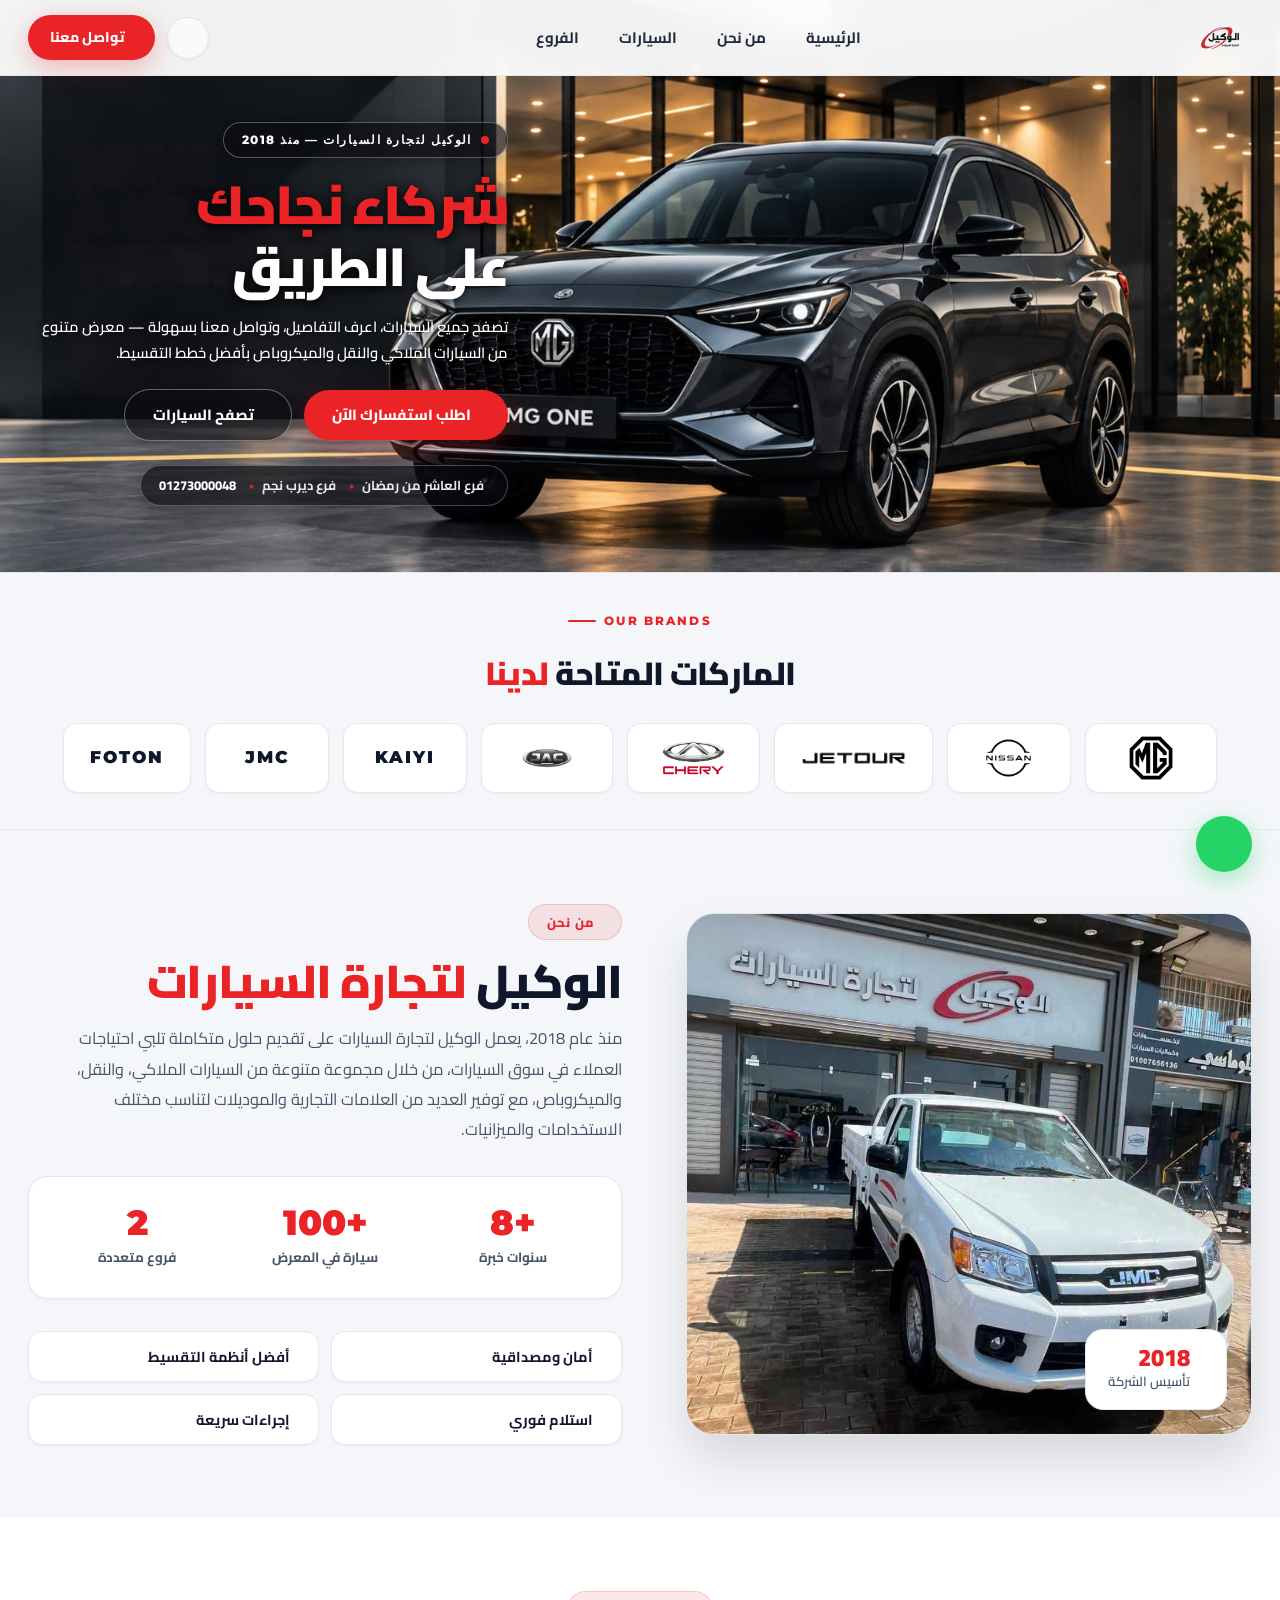
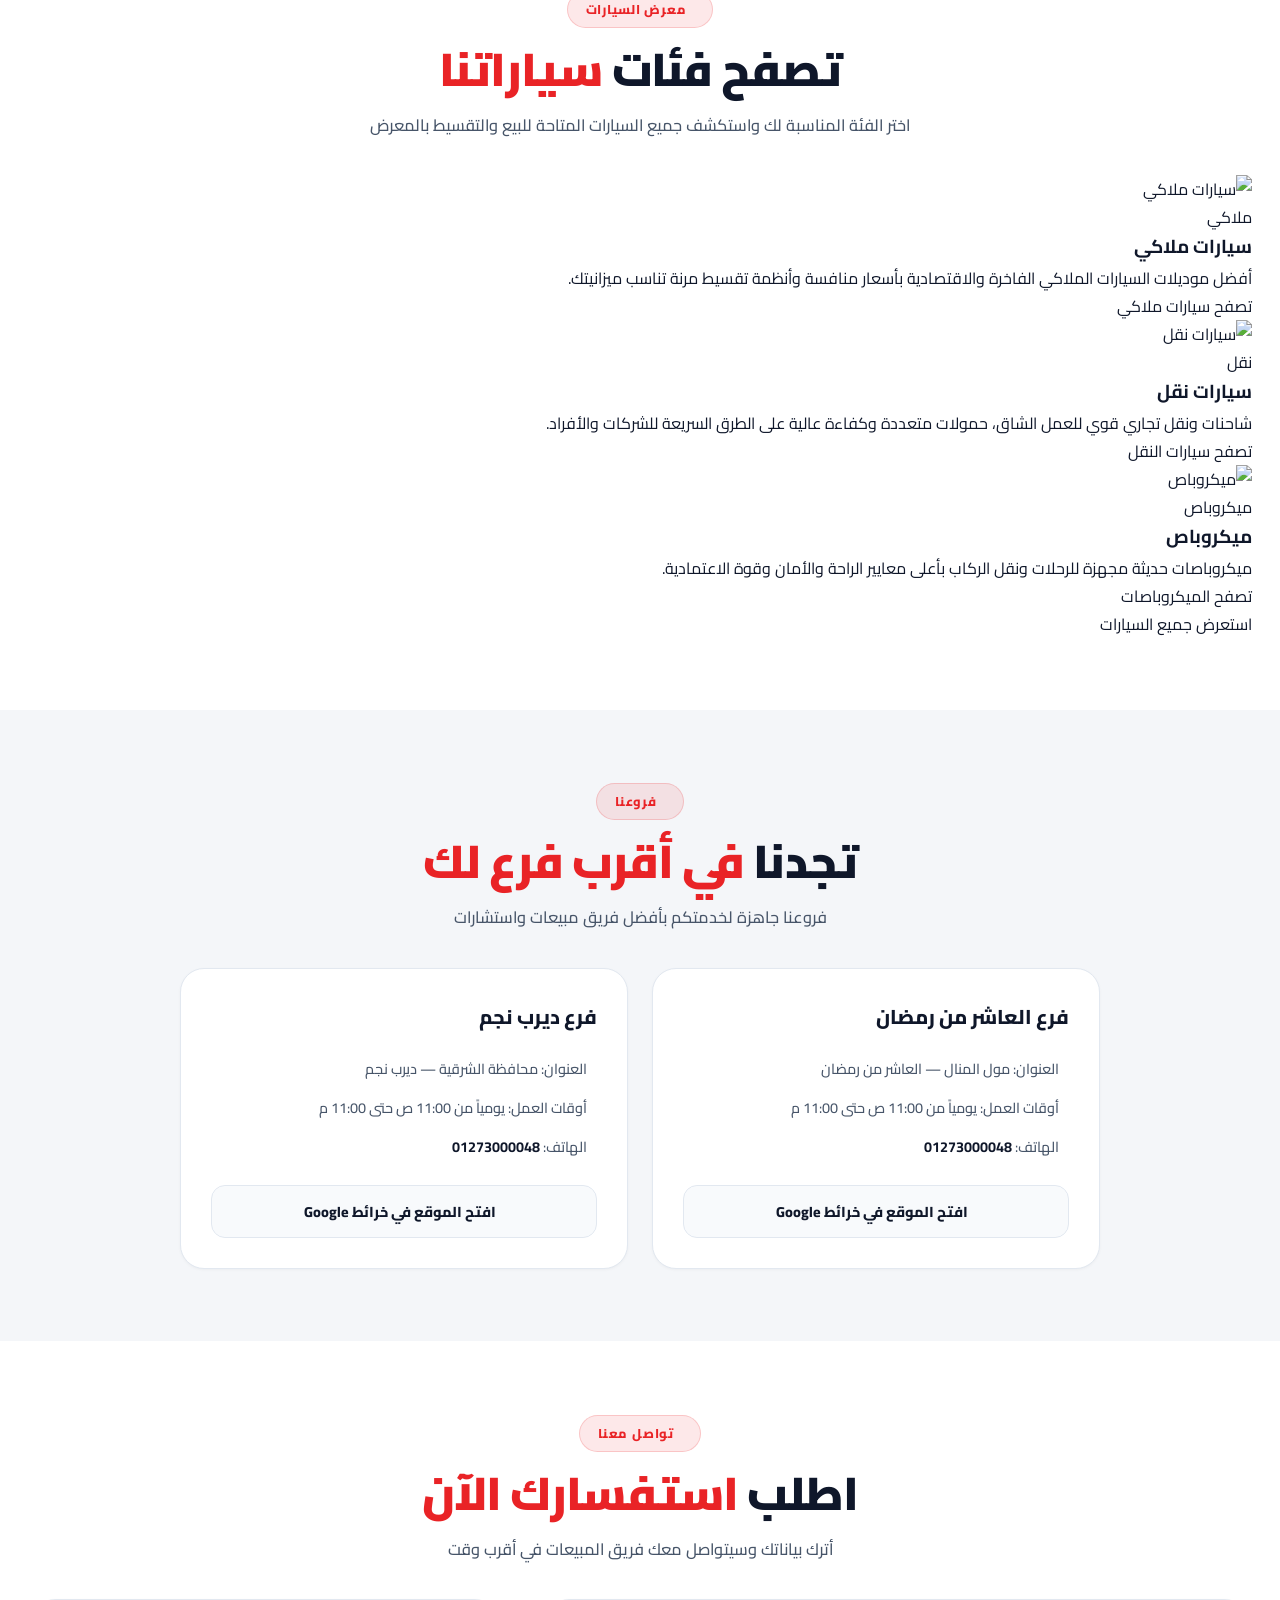
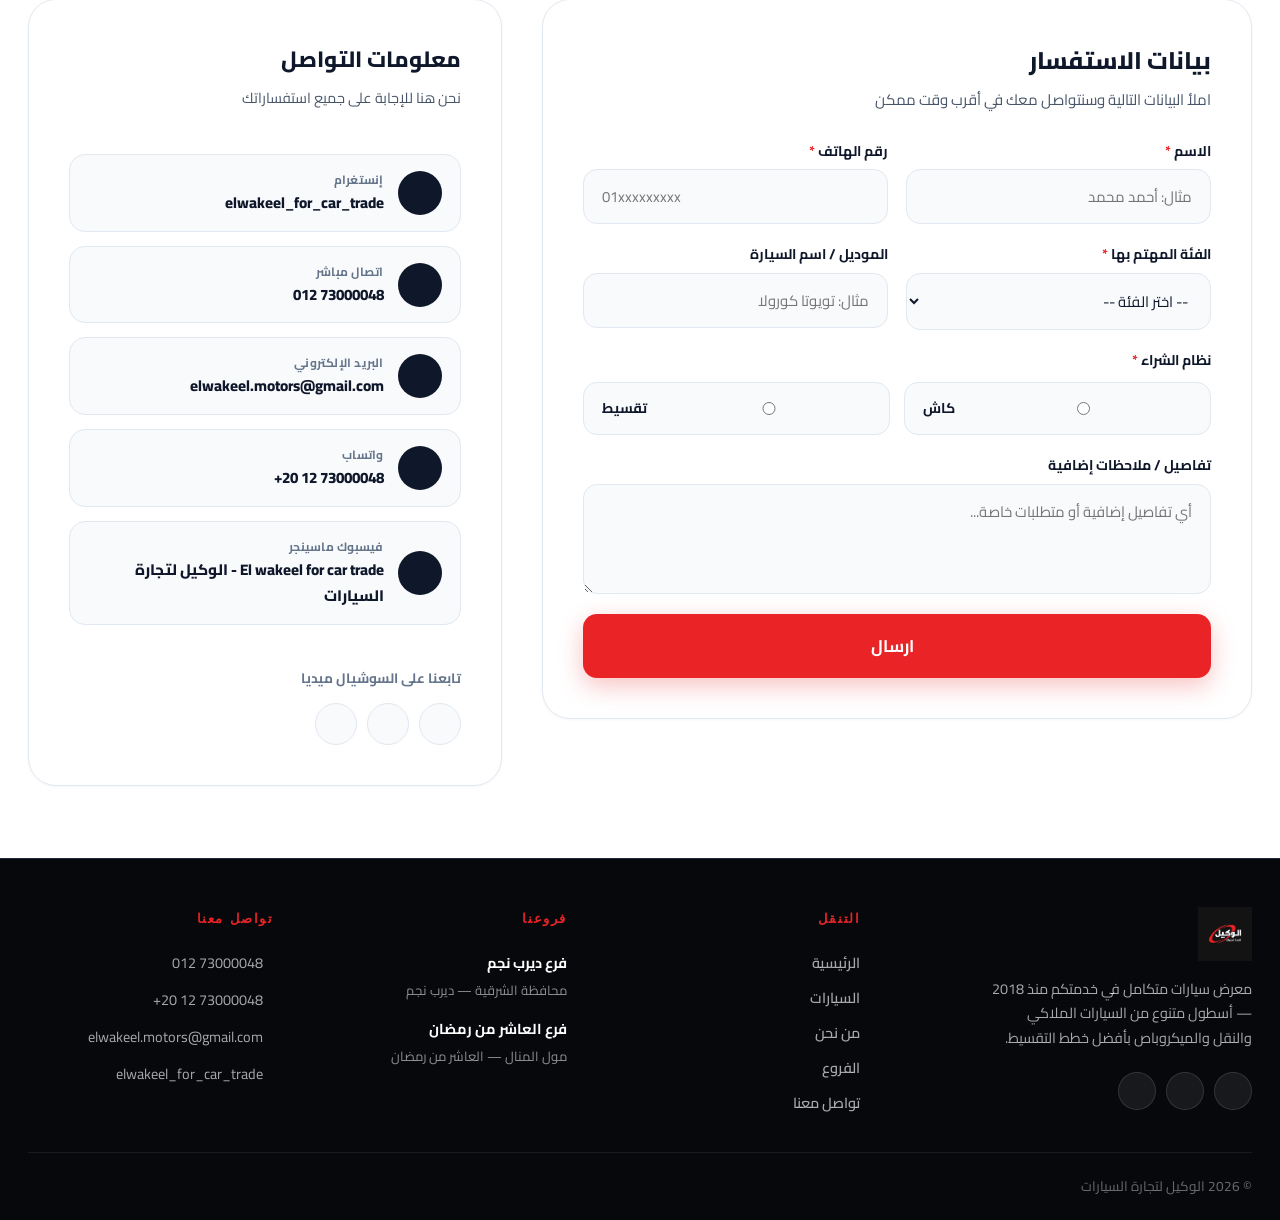
==== commit f0c4f310: "cars.page" ====
--- a/index.html
+++ b/index.html
@@ -36,6 +36,9 @@
   <!-- Swiper Slider CSS -->
   <link rel="stylesheet" href="https://cdn.jsdelivr.net/npm/swiper@11/swiper-bundle.min.css" />
 
+  <!-- Tailwind CSS -->
+  <script src="https://cdn.tailwindcss.com"></script>
+
   <!-- Stylesheet -->
   <link rel="stylesheet" href="style.css" />
 </head>
@@ -59,11 +62,11 @@
 
       <!-- Nav Links -->
       <ul class="nav-links" role="navigation" aria-label="القائمة الرئيسية">
-        <li><a href="#hero" class="nav-link active" id="nav-home-link">الرئيسية</a>
+        <li><a href="index.html#hero" class="nav-link active" id="nav-home-link">الرئيسية</a>
         </li>
-        <li><a href="#about" class="nav-link">من نحن</a></li>
-        <li><a href="#fleet" class="nav-link">السيارات</a></li>
-        <li><a href="#locations" class="nav-link">الفروع</a></li>
+        <li><a href="index.html#about" class="nav-link">من نحن</a></li>
+        <li><a href="cars.html" class="nav-link">السيارات</a></li>
+        <li><a href="index.html#locations" class="nav-link">الفروع</a></li>
       </ul>
 
       <!-- Actions -->
@@ -76,7 +79,7 @@
         </button>
 
         <!-- Get in Touch CTA -->
-        <a href="#contact" class="nav-wa btn" id="nav-wa-btn" aria-label="الانتقال لنموذج التواصل">
+        <a href="index.html#contact" class="nav-wa btn" id="nav-wa-btn" aria-label="الانتقال لنموذج التواصل">
           <i class="ph-fill ph-phone-call"></i>
           <span class="wa-text">تواصل معنا</span>
         </a>
@@ -92,11 +95,11 @@
 
   <!-- Mobile Menu -->
   <div class="mobile-menu" id="mobile-menu" role="navigation" aria-label="القائمة المتنقلة">
-    <a href="#hero" onclick="closeMobile()">الرئيسية</a>
-    <a href="#about" onclick="closeMobile()">من نحن</a>
-    <a href="#fleet" onclick="closeMobile()">السيارات</a>
-    <a href="#locations" onclick="closeMobile()">الفروع</a>
-    <a href="#contact" onclick="closeMobile()">تواصل معنا</a>
+    <a href="index.html#hero" onclick="closeMobile()">الرئيسية</a>
+    <a href="index.html#about" onclick="closeMobile()">من نحن</a>
+    <a href="cars.html" onclick="closeMobile()">السيارات</a>
+    <a href="index.html#locations" onclick="closeMobile()">الفروع</a>
+    <a href="index.html#contact" onclick="closeMobile()">تواصل معنا</a>
   </div>
 
   <!-- ============================
@@ -118,7 +121,7 @@
         </h1>
 
         <p class="hero-subtitle-text">
-          تصفح جميع السيارات، اعرف التفاصيل، وتواصل معنا بسهولة — أسطول متنوع من السيارات الملاكي والنقل والميكروباص
+          تصفح جميع السيارات، اعرف التفاصيل، وتواصل معنا بسهولة — معرض متنوع من السيارات الملاكي والنقل والميكروباص
           بأفضل خطط التقسيط.
         </p>
 
@@ -127,7 +130,7 @@
             <i class="ph-fill ph-phone-call"></i>
             <span>اطلب استفسارك الآن</span>
           </a>
-          <a href="#fleet" class="btn btn-secondary" id="hero-fleet-btn">
+          <a href="cars.html" class="btn btn-secondary" id="hero-fleet-btn">
             <i class="ph-bold ph-cars"></i>
             <span>تصفح السيارات</span>
           </a>
@@ -274,140 +277,138 @@
 
 
   <!-- ============================
-     FLEET / CARS SECTION
+     FLEET / CAR SHOWCASE SECTION
      ============================ -->
   <section id="fleet" class="section-pad" aria-labelledby="fleet-heading">
     <div class="container">
-      <div class="section-header">
+      <div class="section-header text-center mb-12">
         <div class="label">
           <i class="ph-fill ph-cars"></i>
           <span>معرض السيارات</span>
         </div>
         <h2 class="section-title" id="fleet-heading">
-          <span>اختر سيارتك</span>
-          <span class="highlight"> القادمة</span>
+          <span>تصفح فئات</span>
+          <span class="highlight"> سياراتنا</span>
         </h2>
         <p class="section-subtitle">
-          تصفح تشكيلتنا من السيارات — اضغط على أي سيارة لمشاهدة صورها وتفاصيلها
+          اختر الفئة المناسبة لك واستكشف جميع السيارات المتاحة للبيع والتقسيط بالمعرض
         </p>
       </div>
 
-      <!-- Single-line Streamlined Filter Bar (Search Input + Category Pills) -->
-      <div class="fleet-filter-bar animate-on-scroll">
-        <!-- Search Input with inline search icon -->
-        <div class="fleet-search-box">
-          <i class="ph-bold ph-magnifying-glass search-icon"></i>
-          <input type="text" id="fleet-search-input" placeholder="ابحث عن موديل السيارة..."
-            oninput="filterFleetCars()" />
-        </div>
-
-        <!-- Category Pills -->
-        <div class="fleet-tabs" role="tablist" aria-label="فئات السيارات">
-          <button class="fleet-tab active" id="tab-all" role="tab" aria-selected="true" onclick="switchTab('all')">
-            <i class="ph-bold ph-squares-four"></i>
-            <span>الكل</span>
-          </button>
-          <button class="fleet-tab" id="tab-malaki" role="tab" aria-selected="false" aria-controls="panel-malaki"
-            onclick="switchTab('malaki')">
-            <i class="ph-bold ph-car"></i>
-            <span>ملاكي</span>
-          </button>
-          <button class="fleet-tab" id="tab-naql" role="tab" aria-selected="false" aria-controls="panel-naql"
-            onclick="switchTab('naql')">
-            <i class="ph-bold ph-truck"></i>
-            <span>نقل</span>
-          </button>
-          <button class="fleet-tab" id="tab-micro" role="tab" aria-selected="false" aria-controls="panel-micro"
-            onclick="switchTab('micro')">
-            <i class="ph-bold ph-bus"></i>
-            <span>ميكروباص</span>
-          </button>
-        </div>
-      </div>
-
-      <!-- Main Slider Wrapper with Left/Right Control Arrows -->
-      <div class="fleet-slider-container">
-
-        <!-- Panel: الكل (All 15 Cars Slider) -->
-        <div id="panel-all" class="car-panel active" role="tabpanel" aria-labelledby="tab-all">
-          <div class="fleet-slider-outer">
-            <button class="fleet-slider-arrow fleet-prev-btn" aria-label="السابق">
-              <i class="ph-bold ph-caret-right"></i>
-            </button>
-
-            <div class="swiper fleet-swiper fleet-swiper-all">
-              <div class="swiper-wrapper">
-                <!-- Dynamically loaded from Cars API -->
-              </div>
-              <div class="swiper-pagination fleet-swiper-pagination"></div>
-            </div>
-
-            <button class="fleet-slider-arrow fleet-next-btn" aria-label="التالي">
-              <i class="ph-bold ph-caret-left"></i>
-            </button>
-          </div>
-        </div>
-
-        <!-- Panel: ملاكي -->
-        <div id="panel-malaki" class="car-panel" role="tabpanel" aria-labelledby="tab-malaki">
-          <div class="fleet-slider-outer">
-            <button class="fleet-slider-arrow fleet-prev-btn" aria-label="السابق">
-              <i class="ph-bold ph-caret-right"></i>
-            </button>
-
-            <div class="swiper fleet-swiper fleet-swiper-malaki">
-              <div class="swiper-wrapper">
-                <!-- Dynamically loaded from Cars API -->
-              </div>
-              <div class="swiper-pagination fleet-swiper-pagination"></div>
-            </div>
-
-            <button class="fleet-slider-arrow fleet-next-btn" aria-label="التالي">
-              <i class="ph-bold ph-caret-left"></i>
-            </button>
-          </div>
-        </div>
-
-        <!-- Panel: نقل -->
-        <div id="panel-naql" class="car-panel" role="tabpanel" aria-labelledby="tab-naql">
-          <div class="fleet-slider-outer">
-            <button class="fleet-slider-arrow fleet-prev-btn" aria-label="السابق">
-              <i class="ph-bold ph-caret-right"></i>
-            </button>
-
-            <div class="swiper fleet-swiper fleet-swiper-naql">
-              <div class="swiper-wrapper">
-                <!-- Dynamically loaded from Cars API -->
-              </div>
-              <div class="swiper-pagination fleet-swiper-pagination"></div>
-            </div>
-
-            <button class="fleet-slider-arrow fleet-next-btn" aria-label="التالي">
-              <i class="ph-bold ph-caret-left"></i>
-            </button>
-          </div>
-        </div>
-
-        <!-- Panel: ميكروباص -->
-        <div id="panel-micro" class="car-panel" role="tabpanel" aria-labelledby="tab-micro">
-          <div class="fleet-slider-outer">
-            <button class="fleet-slider-arrow fleet-prev-btn" aria-label="السابق">
-              <i class="ph-bold ph-caret-right"></i>
-            </button>
-
-            <div class="swiper fleet-swiper fleet-swiper-micro">
-              <div class="swiper-wrapper">
-                <!-- Dynamically loaded from Cars API -->
-              </div>
-              <div class="swiper-pagination fleet-swiper-pagination"></div>
-            </div>
-
-            <button class="fleet-slider-arrow fleet-next-btn" aria-label="التالي">
-              <i class="ph-bold ph-caret-left"></i>
-            </button>
-          </div>
-        </div>
-
+      <!-- 3 High-Impact Category Showcase Cards Grid -->
+      <div class="grid grid-cols-1 md:grid-cols-3 gap-6 my-8">
+
+        <!-- Card 1: ملاكي -->
+        <a href="cars.html?category=ملاكي"
+          class="showcase-card rounded-2xl border border-gray-150 overflow-hidden shadow-sm hover:shadow-xl hover:-translate-y-1 transition duration-300 bg-white group cursor-pointer flex flex-col">
+          <div class="relative h-60 overflow-hidden bg-gray-100">
+            <img
+              src="https://res.cloudinary.com/ww3gequp/image/upload/v1789772245/el-wakeel/cars/u7cgkwhg0x5bvwmvhaym.jpg"
+              alt="سيارات ملاكي" class="w-full h-full object-cover group-hover:scale-105 transition duration-500"
+              loading="lazy" />
+            <div
+              class="absolute top-4 right-4 bg-red-600 text-white text-xs font-bold px-3 py-1.5 rounded-full shadow-md flex items-center gap-1.5">
+              <i class="ph-bold ph-car text-sm"></i>
+              <span>ملاكي</span>
+            </div>
+          </div>
+          <div class="p-6 flex flex-col flex-grow justify-between">
+            <div>
+              <h3
+                class="text-xl font-bold text-gray-900 group-hover:text-red-600 transition duration-300 mb-2 font-cairo">
+                سيارات ملاكي</h3>
+              <p class="text-gray-600 text-sm leading-relaxed mb-6 font-cairo">
+                أفضل موديلات السيارات الملاكي الفاخرة والاقتصادية بأسعار منافسة وأنظمة تقسيط مرنة تناسب ميزانيتك.
+              </p>
+            </div>
+            <div
+              class="showcase-btn flex items-center justify-between text-red-600 font-bold text-sm pt-4 border-t border-gray-100 group-hover:text-red-700">
+              <span class="font-cairo">تصفح سيارات ملاكي</span>
+              <div
+                class="w-8 h-8 rounded-full bg-red-50 flex items-center justify-center group-hover:bg-red-600 group-hover:text-white transition duration-300">
+                <i class="ph-bold ph-arrow-left text-base"></i>
+              </div>
+            </div>
+          </div>
+        </a>
+
+        <!-- Card 2: نقل -->
+        <a href="cars.html?category=نقل"
+          class="showcase-card rounded-2xl border border-gray-150 overflow-hidden shadow-sm hover:shadow-xl hover:-translate-y-1 transition duration-300 bg-white group cursor-pointer flex flex-col">
+          <div class="relative h-60 overflow-hidden bg-gray-100">
+            <img
+              src="https://res.cloudinary.com/ww3gequp/image/upload/v1789775264/el-wakeel/cars/oquskmibx1fck0gcnqw7.jpg"
+              alt="سيارات نقل" class="w-full h-full object-cover group-hover:scale-105 transition duration-500"
+              loading="lazy" />
+            <div
+              class="absolute top-4 right-4 bg-red-600 text-white text-xs font-bold px-3 py-1.5 rounded-full shadow-md flex items-center gap-1.5">
+              <i class="ph-bold ph-truck text-sm"></i>
+              <span>نقل</span>
+            </div>
+          </div>
+          <div class="p-6 flex flex-col flex-grow justify-between">
+            <div>
+              <h3
+                class="text-xl font-bold text-gray-900 group-hover:text-red-600 transition duration-300 mb-2 font-cairo">
+                سيارات نقل</h3>
+              <p class="text-gray-600 text-sm leading-relaxed mb-6 font-cairo">
+                شاحنات ونقل تجاري قوي للعمل الشاق، حمولات متعددة وكفاءة عالية على الطرق السريعة للشركات والأفراد.
+              </p>
+            </div>
+            <div
+              class="showcase-btn flex items-center justify-between text-red-600 font-bold text-sm pt-4 border-t border-gray-100 group-hover:text-red-700">
+              <span class="font-cairo">تصفح سيارات النقل</span>
+              <div
+                class="w-8 h-8 rounded-full bg-red-50 flex items-center justify-center group-hover:bg-red-600 group-hover:text-white transition duration-300">
+                <i class="ph-bold ph-arrow-left text-base"></i>
+              </div>
+            </div>
+          </div>
+        </a>
+
+        <!-- Card 3: ميكروباص -->
+        <a href="cars.html?category=ميكروباص"
+          class="showcase-card rounded-2xl border border-gray-150 overflow-hidden shadow-sm hover:shadow-xl hover:-translate-y-1 transition duration-300 bg-white group cursor-pointer flex flex-col">
+          <div class="relative h-60 overflow-hidden bg-gray-100">
+            <img
+              src="https://res.cloudinary.com/ww3gequp/image/upload/v1789775647/el-wakeel/cars/xcjfacbqlxh7y4sue7wa.jpg"
+              alt="ميكروباص" class="w-full h-full object-cover group-hover:scale-105 transition duration-500"
+              loading="lazy" />
+            <div
+              class="absolute top-4 right-4 bg-red-600 text-white text-xs font-bold px-3 py-1.5 rounded-full shadow-md flex items-center gap-1.5">
+              <i class="ph-bold ph-bus text-sm"></i>
+              <span>ميكروباص</span>
+            </div>
+          </div>
+          <div class="p-6 flex flex-col flex-grow justify-between">
+            <div>
+              <h3
+                class="text-xl font-bold text-gray-900 group-hover:text-red-600 transition duration-300 mb-2 font-cairo">
+                ميكروباص</h3>
+              <p class="text-gray-600 text-sm leading-relaxed mb-6 font-cairo">
+                ميكروباصات حديثة مجهزة للرحلات ونقل الركاب بأعلى معايير الراحة والأمان وقوة الاعتمادية.
+              </p>
+            </div>
+            <div
+              class="showcase-btn flex items-center justify-between text-red-600 font-bold text-sm pt-4 border-t border-gray-100 group-hover:text-red-700">
+              <span class="font-cairo">تصفح الميكروباصات</span>
+              <div
+                class="w-8 h-8 rounded-full bg-red-50 flex items-center justify-center group-hover:bg-red-600 group-hover:text-white transition duration-300">
+                <i class="ph-bold ph-arrow-left text-base"></i>
+              </div>
+            </div>
+          </div>
+        </a>
+
+      </div>
+
+      <!-- Centered CTA Button -->
+      <div class="text-center mt-10">
+        <a href="cars.html"
+          class="inline-flex items-center gap-3 bg-red-600 hover:bg-red-700 text-white font-bold px-8 py-4 rounded-xl shadow-lg hover:shadow-red-500/30 transition duration-300 transform hover:-translate-y-0.5">
+          <span>استعرض جميع السيارات</span>
+          <i class="ph-bold ph-arrow-left text-lg"></i>
+        </a>
       </div>
 
     </div>
--- a/style.css
+++ b/style.css
@@ -512,6 +512,29 @@
   background: var(--primary-dark);
   transform: translateY(-1px);
   box-shadow: var(--shadow-red-lg);
+}
+
+/* Back Button in navbar */
+.nav-back-btn {
+  display: inline-flex;
+  align-items: center;
+  gap: 7px;
+  padding: 8px 18px;
+  font-size: 0.88rem;
+  font-weight: 700;
+  border-radius: var(--r-pill);
+  background: var(--bg-surface);
+  color: var(--text-primary);
+  border: 1.5px solid var(--border);
+  transition: var(--tx);
+  box-shadow: var(--shadow-xs);
+  text-decoration: none;
+}
+.nav-back-btn:hover {
+  background: var(--primary-glow);
+  color: var(--primary);
+  border-color: var(--primary);
+  transform: translateY(-1px);
 }
 
 /* Hamburger */
@@ -3287,3 +3310,48 @@
   align-items: center;
   gap: 8px;
 }
+
+/* ============================
+   CATEGORY SHOWCASE CARDS (HOME PAGE) & DARK MODE
+   ============================ */
+.showcase-card {
+  background-color: var(--bg-card) !important;
+  border-color: var(--border) !important;
+  transition: transform 0.35s var(--ease), box-shadow 0.35s var(--ease), border-color 0.35s var(--ease);
+}
+
+.showcase-card:hover {
+  border-color: rgba(233, 35, 38, 0.35) !important;
+}
+
+body.dark-mode .showcase-card {
+  background-color: var(--bg-card) !important;
+  border-color: var(--border) !important;
+}
+
+body.dark-mode .showcase-card h3 {
+  color: var(--text-primary) !important;
+}
+
+body.dark-mode .showcase-card p {
+  color: var(--text-secondary) !important;
+}
+
+body.dark-mode .showcase-card .showcase-btn {
+  border-color: var(--border) !important;
+}
+
+body.dark-mode .showcase-card .showcase-btn div {
+  background-color: rgba(233, 35, 38, 0.15) !important;
+}
+
+body.dark-mode .showcase-card:hover .showcase-btn div {
+  background-color: var(--primary) !important;
+  color: #ffffff !important;
+}
+
+/* Catalog Page Hero Banner */
+body.dark-mode .catalog-hero-banner {
+  background: linear-gradient(180deg, #05070a 0%, #0b0e14 100%) !important;
+}
+
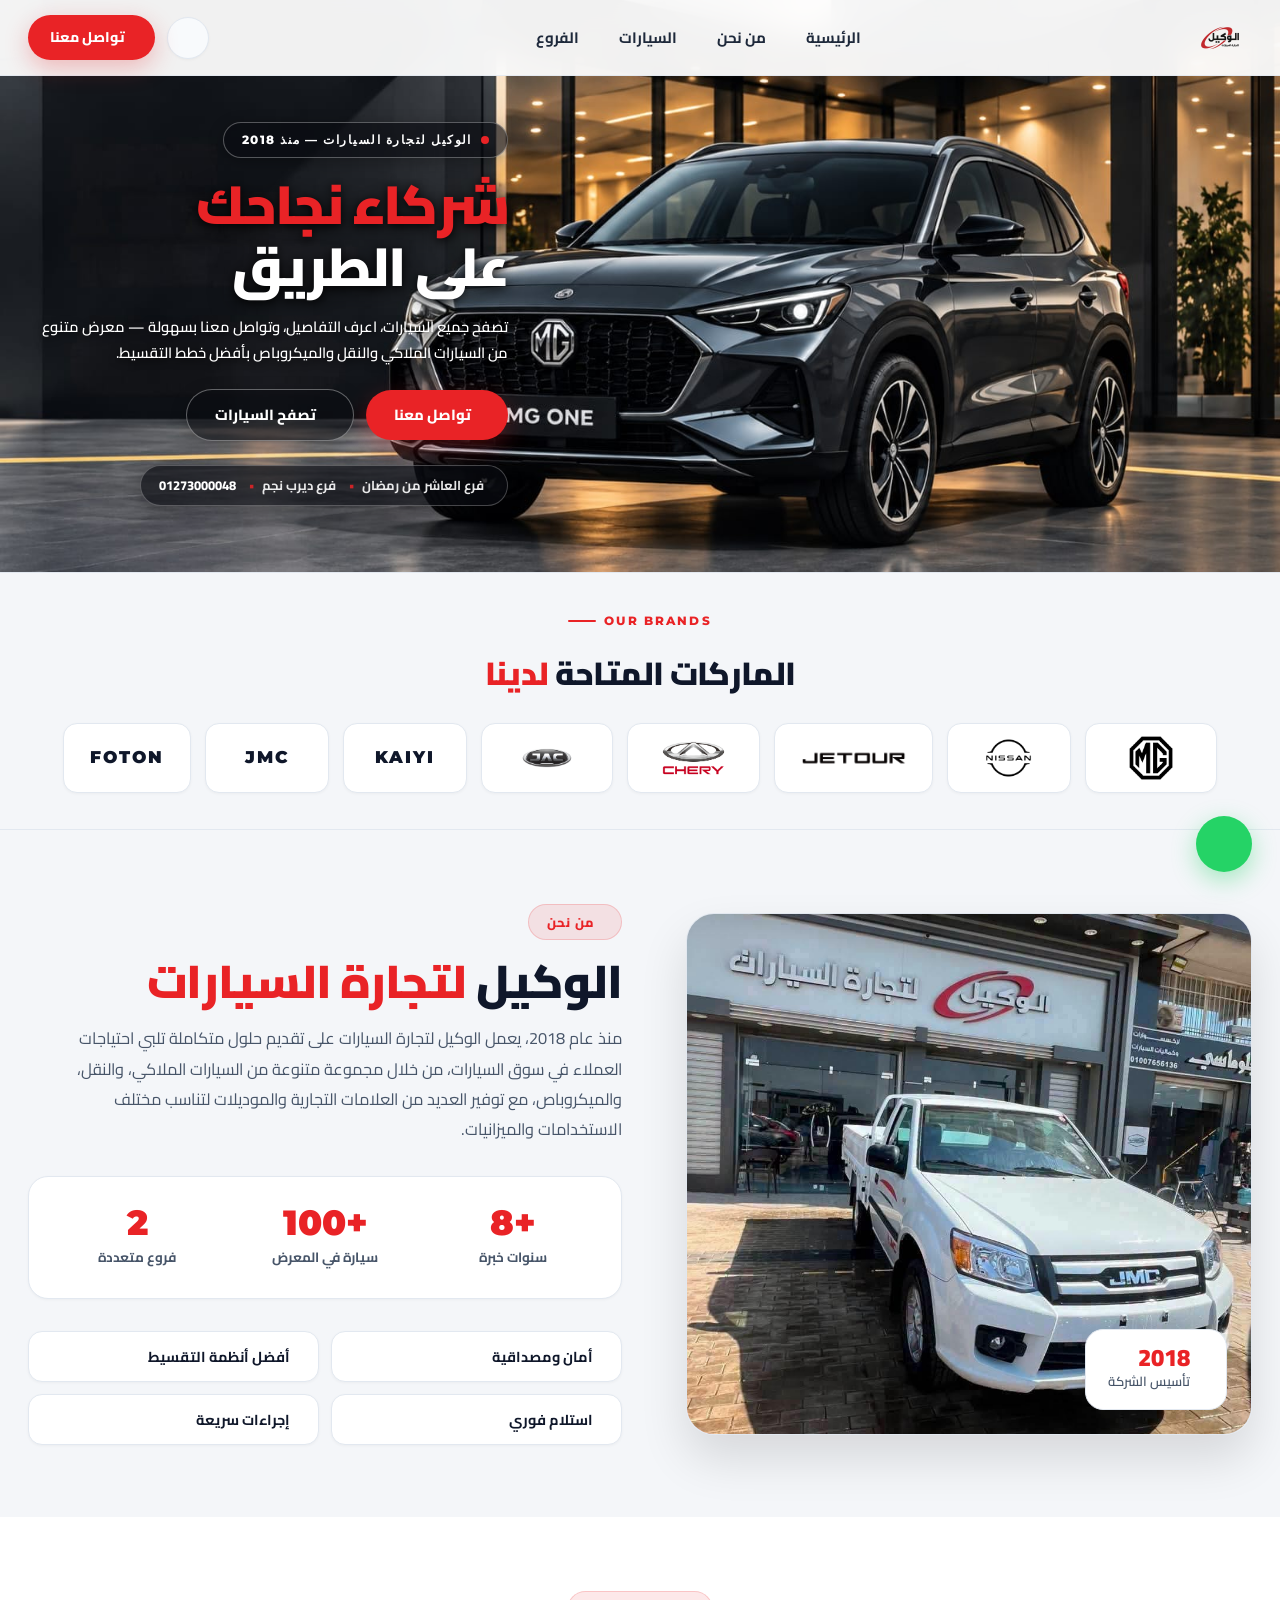
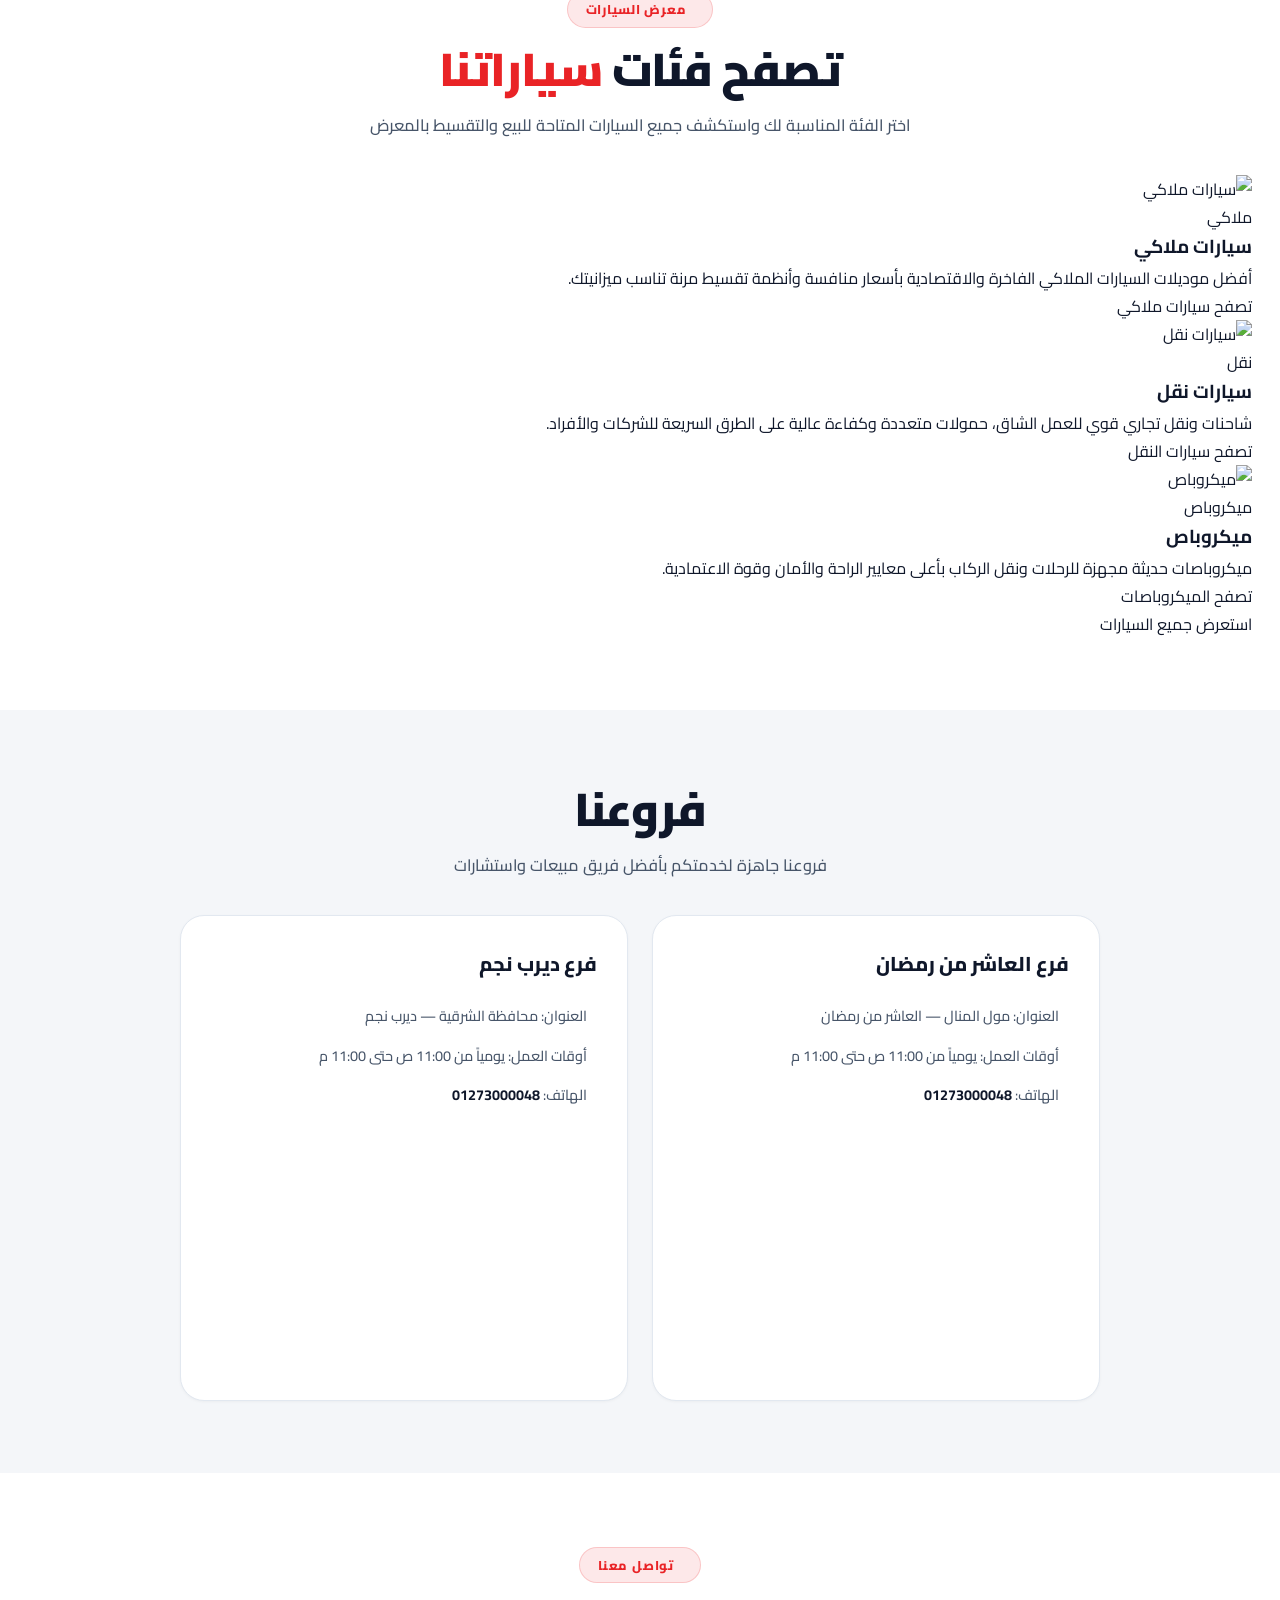
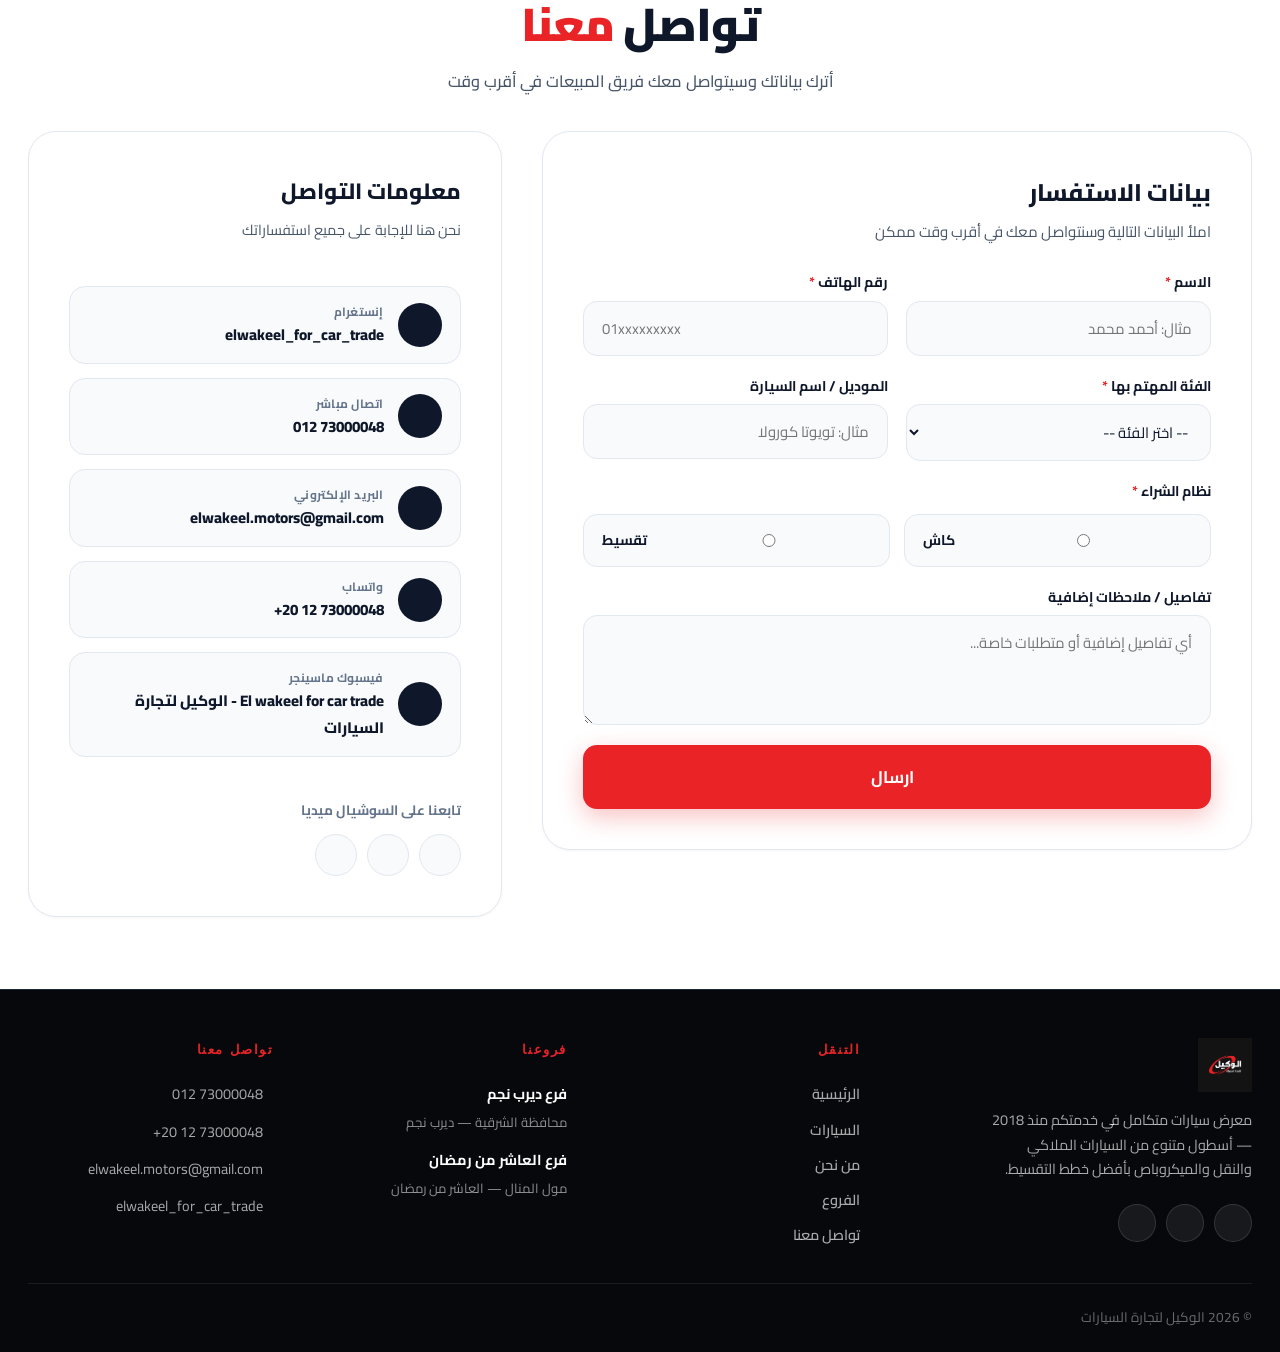
==== commit 1207da16: "maps+salma's final touches" ====
--- a/index.html
+++ b/index.html
@@ -128,7 +128,7 @@
         <div class="hero-actions">
           <a href="#contact" class="btn btn-primary" id="hero-cta">
             <i class="ph-fill ph-phone-call"></i>
-            <span>اطلب استفسارك الآن</span>
+            <span>تواصل معنا</span>
           </a>
           <a href="cars.html" class="btn btn-secondary" id="hero-fleet-btn">
             <i class="ph-bold ph-cars"></i>
@@ -438,13 +438,9 @@
   <section id="locations" class="section-pad" aria-labelledby="locations-heading">
     <div class="container">
       <div class="section-header">
-        <div class="label">
-          <i class="ph-fill ph-map-pin"></i>
+
+        <h2 class="section-title" id="locations-heading">
           <span>فروعنا</span>
-        </div>
-        <h2 class="section-title" id="locations-heading">
-          <span>تجدنا</span>
-          <span class="highlight"> في أقرب فرع لك</span>
         </h2>
         <p class="section-subtitle">
           فروعنا جاهزة لخدمتكم بأفضل فريق مبيعات واستشارات
@@ -478,11 +474,12 @@
                 </span>
               </div>
             </div>
-            <a href="https://maps.app.goo.gl/RjzJ2jumH9fHfyZ8A" target="_blank" rel="noopener noreferrer"
-              class="btn-branch-gmaps">
-              <i class="ph-bold ph-arrow-square-out"></i>
-              <span>افتح الموقع في خرائط Google</span>
-            </a>
+            <div class="branch-map">
+              <iframe
+                src="https://www.google.com/maps/embed?pb=!1m18!1m12!1m3!1d3444.6903386190115!2d31.7427814!3d30.302875999999998!2m3!1f0!2f0!3f0!3m2!1i1024!2i768!4f13.1!3m3!1m2!1s0x1457fd3ac74485f7%3A0xbdd9f2d92d86f4d1!2z2YXYudix2LYg2KfZhNmI2YPZitmEINmE2KrYrNin2LHYqSDYp9mE2LPZitin2LHYp9iq!5e0!3m2!1sen!2seg!4v1790004812094!5m2!1sen!2seg"
+                loading="lazy" allowfullscreen referrerpolicy="no-referrer-when-downgrade">
+              </iframe>
+            </div>
           </div>
 
           <!-- Branch 2: Deyrb Negm -->
@@ -508,11 +505,12 @@
                 </span>
               </div>
             </div>
-            <a href="https://maps.app.goo.gl/S2XFbuw6GMrh5jzZ8" target="_blank" rel="noopener noreferrer"
-              class="btn-branch-gmaps">
-              <i class="ph-bold ph-arrow-square-out"></i>
-              <span>افتح الموقع في خرائط Google</span>
-            </a>
+            <div class="branch-map">
+              <iframe src="https://www.google.com/maps/embed?pb=!1m17!1m12!1m3!1d3428.9387406048945!2d31.452833299999995!3d30.748222199999997!2m3!1f0!2f0!3f0!3m2!1i1024!2i768!4f13.1!3m2!1m1!2zMzDCsDQ0JzUzLjYiTiAzMcKwMjcnMTAuMiJF!5e0!3m2!1sen!2seg!4v1790004937100!5m2!1sen!2seg" 
+              loading="lazy" allowfullscreen
+                referrerpolicy="no-referrer-when-downgrade">
+              </iframe>
+            </div>
           </div>
 
         </div>
@@ -531,8 +529,8 @@
           <span>تواصل معنا</span>
         </div>
         <h2 class="section-title" id="contact-heading">
-          <span>اطلب</span>
-          <span class="highlight"> استفسارك الآن</span>
+          <span>تواصل </span>
+          <span class="highlight">معنا</span>
         </h2>
         <p class="section-subtitle">
           أترك بياناتك وسيتواصل معك فريق المبيعات في أقرب وقت
--- a/style.css
+++ b/style.css
@@ -1856,6 +1856,21 @@
   background: var(--primary-glow);
 }
 
+.branch-map {
+  width: 100%;
+  margin-top: 20px;
+  overflow: hidden;
+  border-radius: 12px;
+  aspect-ratio: 16 / 9;
+}
+
+.branch-map iframe {
+  width: 100%;
+  height: 100%;
+  border: 0;
+  display: block;
+}
+
 /* ============================
    CONTACT SECTION
    ============================ */
@@ -1947,10 +1962,12 @@
   display: flex;
   gap: 14px;
   margin-top: 4px;
+  width: 100%;
 }
 
 .payment-option {
   flex: 1;
+  min-width: 0;
   display: flex;
   align-items: center;
   gap: 10px;
@@ -2606,9 +2623,9 @@
     min-height: max(460px, 70vh);
     padding-top: calc(var(--navbar-h) + 24px);
     padding-bottom: 48px;
-    background-image: url('images/Hero-background-mobile.png');
+    background-image: url('images/Hero-background-newMobile.png');
     background-size: cover;
-    background-position: center top;
+    background-position: center center;
     background-repeat: no-repeat;
   }
 
@@ -2758,7 +2775,16 @@
   /* Contact */
   .form-grid { grid-template-columns: 1fr; }
   .form-group.full { grid-column: auto; }
-  .payment-options { flex-direction: column; }
+  .payment-options {
+    flex-direction: column;
+    gap: 10px;
+  }
+
+  .payment-option {
+    flex: 0 0 auto;
+    width: 100%;
+    min-height: 50px;
+  }
 }
 
 /* ============================
@@ -3355,3 +3381,95 @@
   background: linear-gradient(180deg, #05070a 0%, #0b0e14 100%) !important;
 }
 
+/* ============================
+   CATALOG PAGE RESPONSIVE GRID LAYOUT (4 CARS / ROW DESKTOP, 2 CARS / ROW MOBILE)
+   ============================ */
+.catalog-page .fleet-slider-outer {
+  padding-inline: 0 !important;
+}
+
+.catalog-page .fleet-slider-arrow,
+.catalog-page .fleet-swiper-pagination {
+  display: none !important;
+}
+
+.catalog-page .fleet-swiper {
+  padding: 0 0 24px 0 !important;
+}
+
+.catalog-page .swiper-wrapper {
+  display: grid !important;
+  grid-template-columns: repeat(4, 1fr) !important;
+  gap: 20px !important;
+  transform: none !important;
+  width: 100% !important;
+  box-sizing: border-box !important;
+  flex-wrap: wrap !important;
+}
+
+.catalog-page .swiper-slide {
+  width: 100% !important;
+  height: auto !important;
+  margin: 0 !important;
+  display: flex !important;
+}
+
+.catalog-page .swiper-slide .car-card {
+  width: 100% !important;
+  height: 100% !important;
+}
+
+/* Tablet & Mobile Grid Breakpoints */
+@media (max-width: 1100px) {
+  .catalog-page .swiper-wrapper {
+    grid-template-columns: repeat(3, 1fr) !important;
+    gap: 16px !important;
+  }
+}
+
+@media (max-width: 768px) {
+  .catalog-page .swiper-wrapper {
+    grid-template-columns: repeat(2, 1fr) !important;
+    gap: 12px !important;
+  }
+
+  .catalog-page .car-card-body {
+    padding: 12px !important;
+  }
+
+  .catalog-page .car-card-title {
+    font-size: 0.95rem !important;
+  }
+
+  .catalog-page .car-brand-sub {
+    font-size: 0.72rem !important;
+  }
+
+  .catalog-page .btn-car-inquire {
+    padding: 8px 10px !important;
+    font-size: 0.78rem !important;
+  }
+}
+
+@media (max-width: 480px) {
+  .catalog-page .swiper-wrapper {
+    grid-template-columns: repeat(2, 1fr) !important;
+    gap: 10px !important;
+  }
+
+  .catalog-page .car-img-wrap {
+    padding: 8px !important;
+  }
+
+  .catalog-page .car-specs-row {
+    gap: 4px !important;
+    margin: 6px 0 !important;
+  }
+
+  .catalog-page .spec-pill {
+    padding: 3px 6px !important;
+    font-size: 0.7rem !important;
+  }
+}
+
+
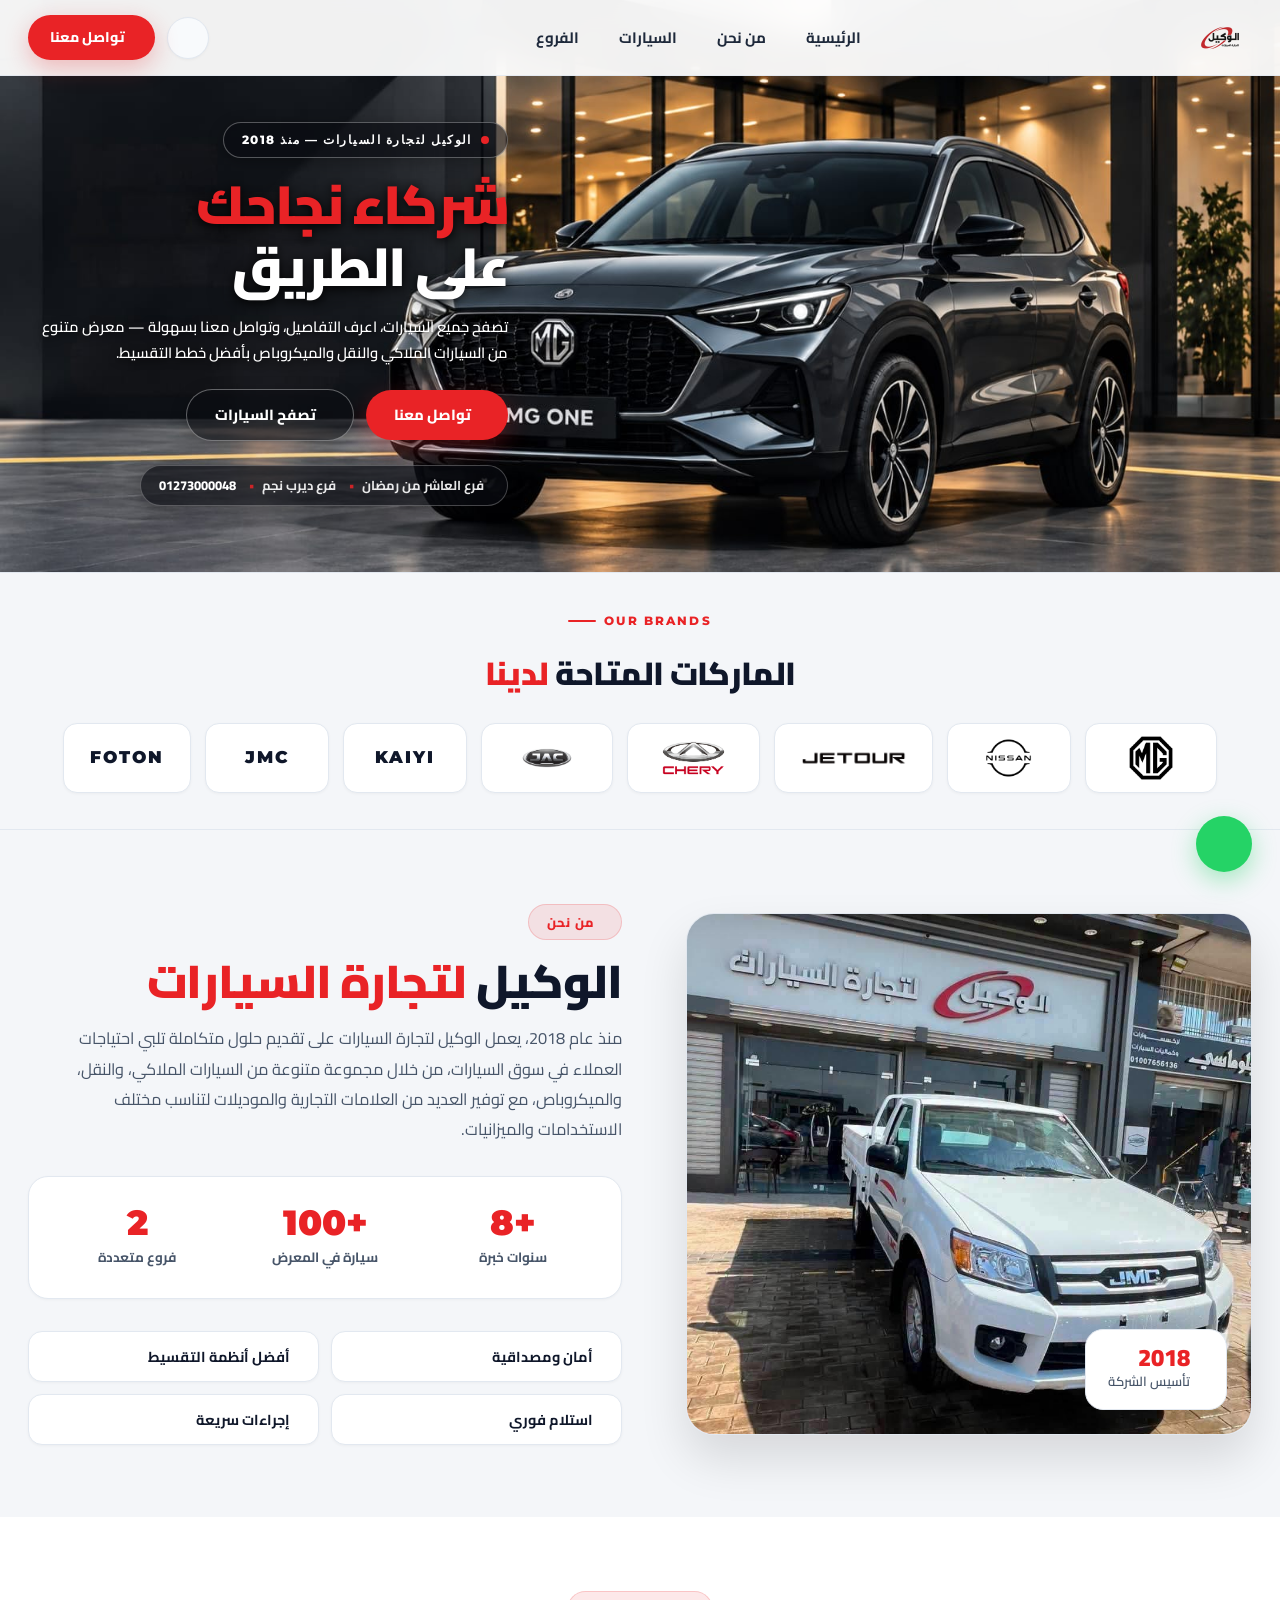
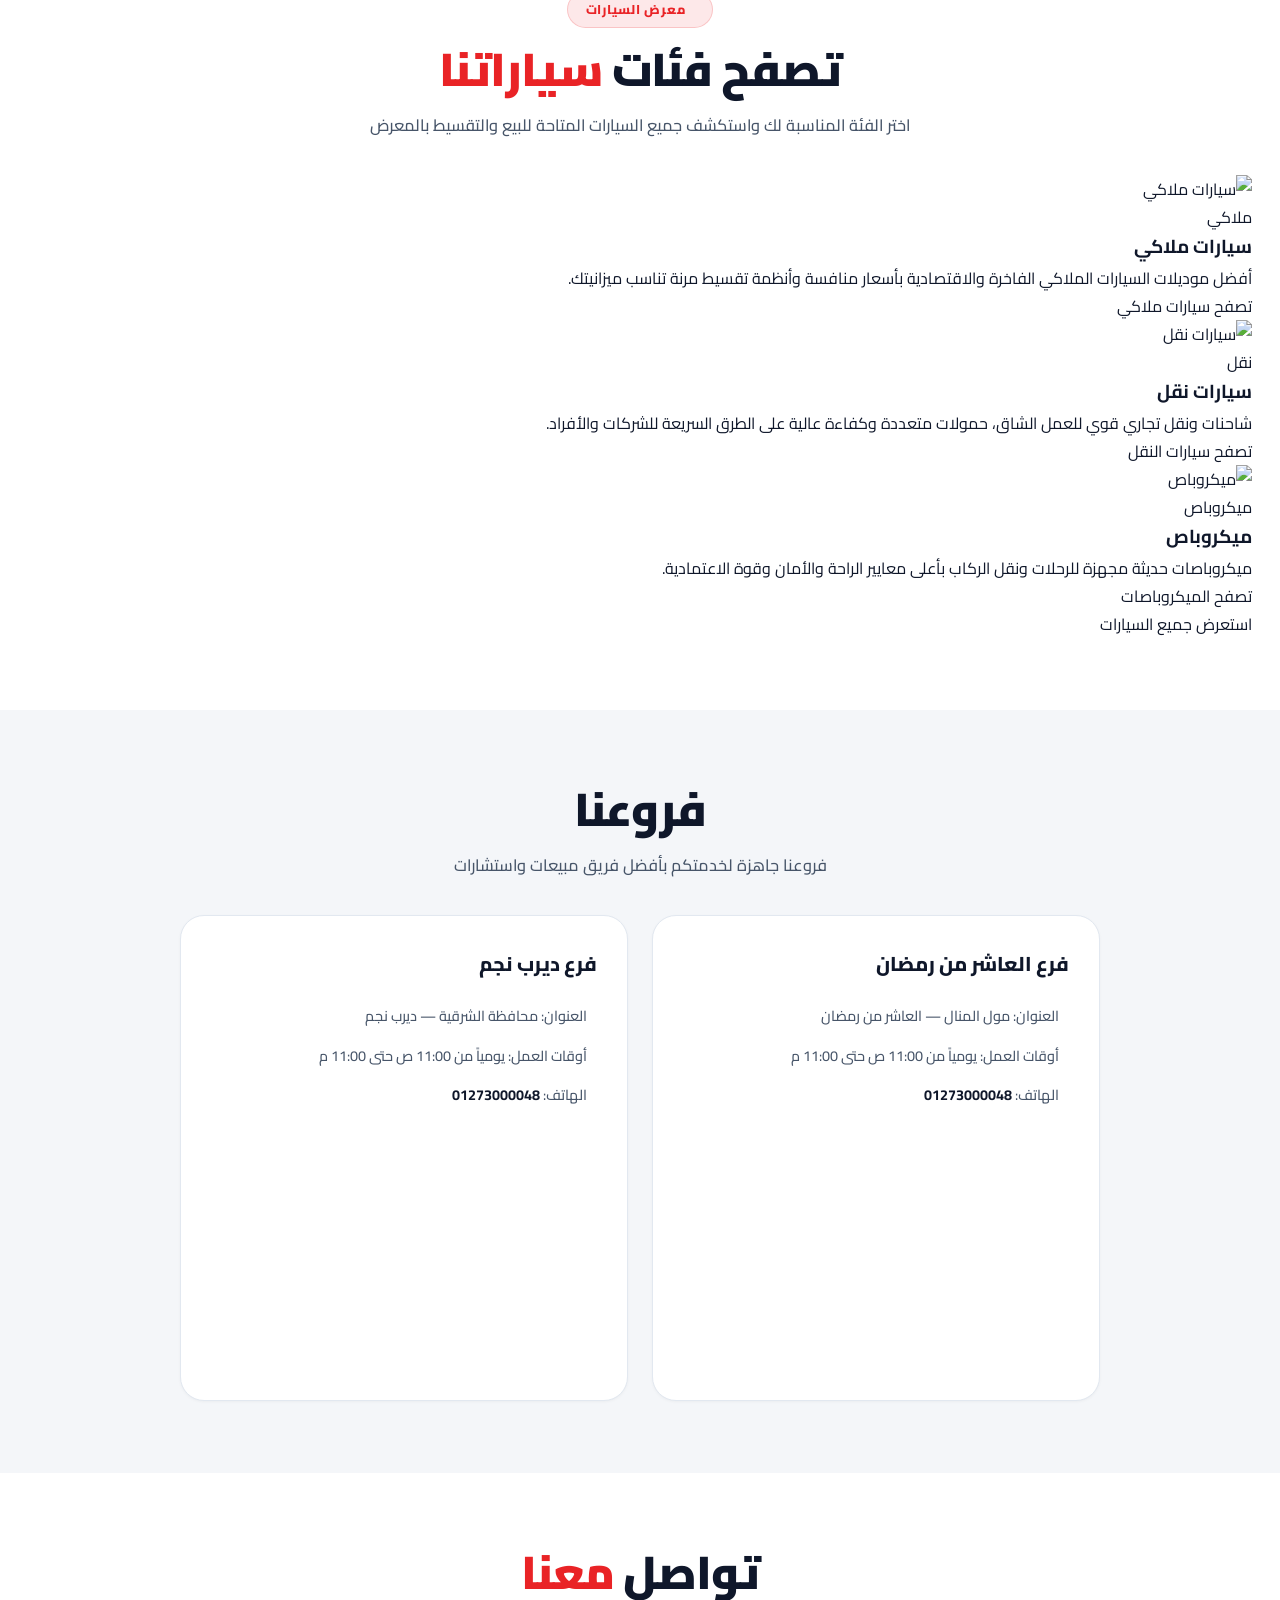
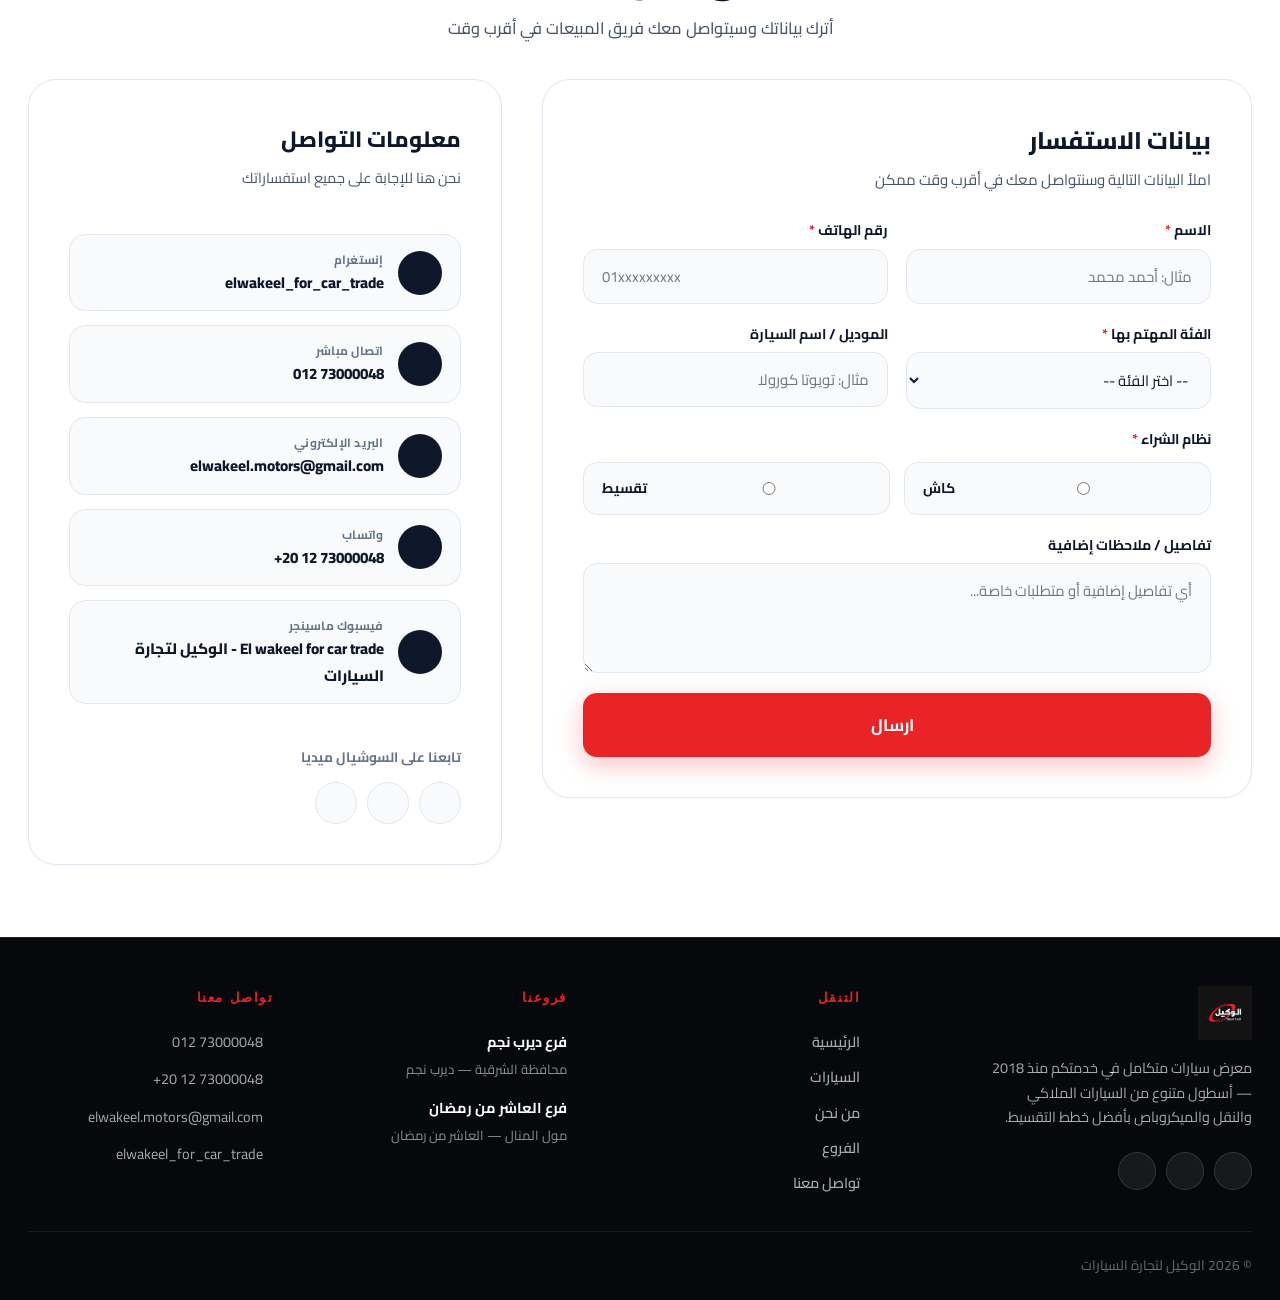
==== commit af58df5f: "contact us" ====
--- a/index.html
+++ b/index.html
@@ -524,10 +524,7 @@
   <section id="contact" class="section-pad" aria-labelledby="contact-heading">
     <div class="container">
       <div class="section-header">
-        <div class="label">
-          <i class="ph-fill ph-phone-call"></i>
-          <span>تواصل معنا</span>
-        </div>
+       
         <h2 class="section-title" id="contact-heading">
           <span>تواصل </span>
           <span class="highlight">معنا</span>
